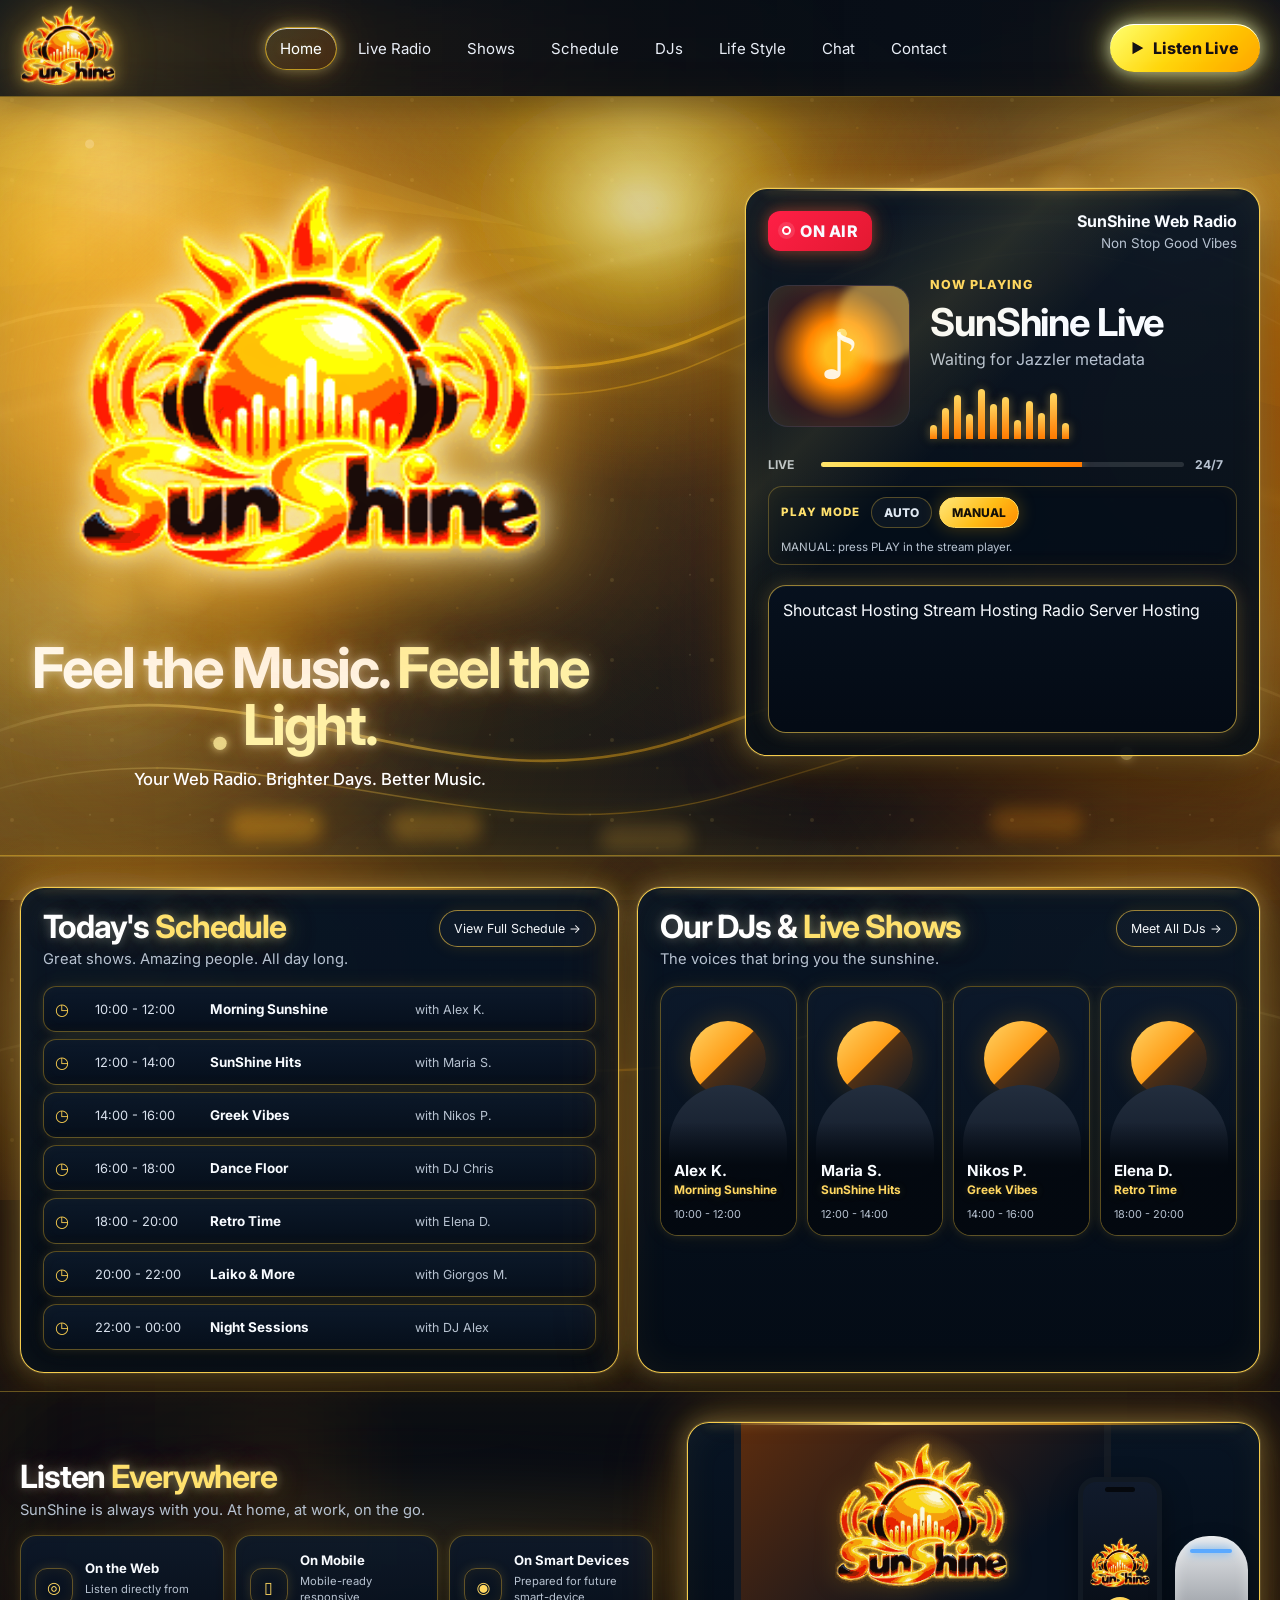
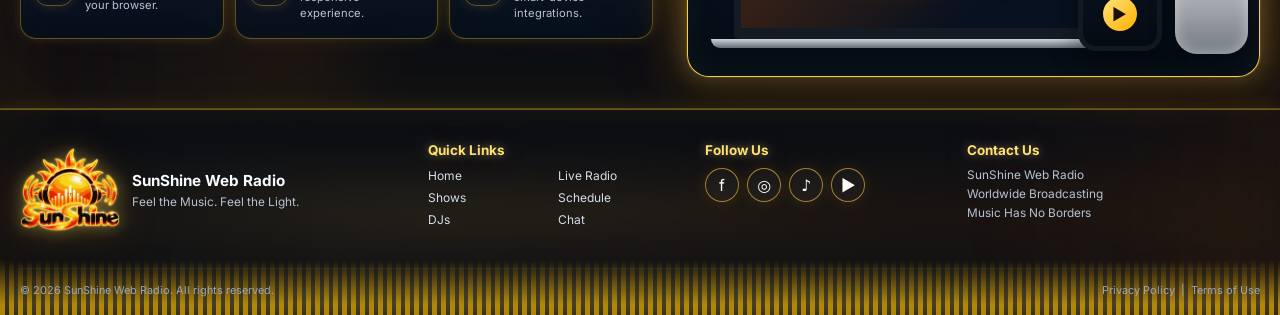
==== index.html @ 6eefd518 "nav: add Life Style to index.html" ====
<!doctype html>
<html lang="en">
<head>
  <meta charset="utf-8">
  <meta name="viewport" content="width=device-width, initial-scale=1">
  <meta name="theme-color" content="#07111f">
  <meta name="description" content="SunShine Web Radio — Feel the Music. Feel the Light.">
  <title>SunShine Web Radio</title>
  <link rel="icon" href="assets/sunshine-logo-transparent.png" type="image/png">
  <link rel="manifest" href="site.webmanifest">
  <link rel="canonical" href="https://manolis-1977.github.io/SUNSHINE_WEB_RADIO/">
  <meta property="og:type" content="website">
  <meta property="og:site_name" content="SunShine Web Radio">
  <meta property="og:title" content="SunShine Web Radio">
  <meta property="og:description" content="SunShine Web Radio — live music, Greek sounds and non-stop good vibes.">
  <meta property="og:url" content="https://manolis-1977.github.io/SUNSHINE_WEB_RADIO/">
  <meta property="og:image" content="https://manolis-1977.github.io/SUNSHINE_WEB_RADIO/assets/sunshine-logo-transparent.png">
  <meta name="twitter:card" content="summary_large_image">
  <link rel="preconnect" href="https://fonts.googleapis.com">
  <link rel="preconnect" href="https://fonts.gstatic.com" crossorigin>
  <link href="https://fonts.googleapis.com/css2?family=Inter:wght@400;500;600;700;800&display=swap" rel="stylesheet">
  <link rel="stylesheet" href="assets/css/styles.css?v=lifestyle1">
</head>
<body class="sunshine-page page-home">
  <div class="page-shell">
    <aside class="home-ad-rail home-ad-left" id="homeAdLeft" aria-label="Advertisement"></aside>
    <aside class="home-ad-rail home-ad-right" id="homeAdRight" aria-label="Advertisement"></aside>
    <header class="site-header" id="top">
      <div class="container header-inner">
        <a class="brand" href="index.html" aria-label="SunShine home">
          <img src="assets/sunshine-logo-transparent.png" alt="SunShine Web Radio logo">
        </a>

        <button class="menu-toggle" id="menuToggle" type="button" aria-label="Open navigation" aria-expanded="false">
          <span></span><span></span><span></span>
        </button>

        <nav class="main-nav" id="mainNav" aria-label="Main navigation">
          <a class="active" href="index.html">Home</a>
          <a href="live-radio.html">Live Radio</a>
          <a href="shows.html">Shows</a>
          <a href="schedule.html">Schedule</a>
          <a href="djs.html">DJs</a>
          <a href="lifestyle.html">Life Style</a>
          <a href="chat.html">Chat</a>
          <a href="contact.html">Contact</a>
        </nav>

        <button class="listen-live top-listen" type="button" data-live-trigger>
          <span class="play-icon">▶</span>
          <span>Listen Live</span>
        </button>
      </div>
    </header>

    <main>
      <section class="hero" id="live">
        <div class="hero-light hero-light-one"></div>
        <div class="hero-light hero-light-two"></div>
        <div class="floating-bokeh"></div>
        <div class="container hero-grid">
          <div class="hero-brand">
            <img class="hero-logo" src="assets/sunshine-logo-transparent.png" alt="SunShine">
            <h1>Feel the Music. <span>Feel the Light.</span></h1>
            <p>Your Web Radio. Brighter Days. Better Music.</p>
          </div>

          <article class="player-card" aria-label="SunShine live radio player">
            <div class="player-head">
              <div class="on-air"><span class="broadcast-dot"></span> ON AIR</div>
              <div class="station-label">
                <strong>SunShine Web Radio</strong>
                <span>Non Stop Good Vibes</span>
              </div>
            </div>

            <div class="now-playing">
              <div class="cover-art" aria-hidden="true">
                <div class="cover-sun"></div>
                <div class="cover-note">♪</div>
              </div>
              <div class="track-meta">
                <span class="eyebrow">NOW PLAYING</span>
                <h2 id="trackTitle">SunShine Live</h2>
                <p id="trackArtist">Waiting for Jazzler metadata</p>
                <div class="equalizer" aria-hidden="true">
                  <i></i><i></i><i></i><i></i><i></i><i></i><i></i><i></i><i></i><i></i><i></i><i></i>
                </div>
              </div>
            </div>

            <div class="player-progress">
              <span>LIVE</span>
              <div class="progress-track"><div class="progress-fill"></div></div>
              <span>24/7</span>
            </div>

            <div class="playback-mode-control" aria-label="Playback mode">
              <span class="playback-mode-label">PLAY MODE</span>
              <div class="playback-mode-buttons">
                <button type="button" data-playback-mode="auto" aria-pressed="false">AUTO</button>
                <button type="button" data-playback-mode="manual" aria-pressed="false">MANUAL</button>
              </div>
              <small data-playback-status>MANUAL: press PLAY in the stream player.</small>
            </div>

            <div class="caster-widget-shell" id="casterLivePlayer" aria-label="SunShine live stream player">
              <div class="cstrEmbed" data-type="newStreamPlayer" data-publicToken="1f6d73a7-7eca-482d-99a1-5d603625f5f8" data-theme="dark" data-color="ffba00" data-channelId="" data-rendered="false">
                <a href="https://www.caster.fm">Shoutcast Hosting</a>
                <a href="https://www.caster.fm">Stream Hosting</a>
                <a href="https://www.caster.fm">Radio Server Hosting</a>
              </div>
            </div>
          </article>
        </div>
      </section>

      <section class="dashboard-section">
        <div class="container split-grid">
          <article class="panel schedule-panel" id="schedule">
            <div class="section-heading">
              <div>
                <h2>Today's <span>Schedule</span></h2>
                <p>Great shows. Amazing people. All day long.</p>
              </div>
              <a class="outline-button" href="schedule.html">View Full Schedule <span>→</span></a>
            </div>
            <div class="schedule-list" id="scheduleList"></div>
          </article>

          <article class="panel djs-panel" id="djs">
            <div class="section-heading">
              <div>
                <h2>Our DJs & <span>Live Shows</span></h2>
                <p>The voices that bring you the sunshine.</p>
              </div>
              <a class="outline-button" href="djs.html">Meet All DJs <span>→</span></a>
            </div>
            <div class="dj-grid" id="djGrid"></div>
          </article>
        </div>
      </section>

      <section class="listen-everywhere" id="shows">
        <div class="container listen-grid">
          <div>
            <div class="section-heading listen-heading">
              <div>
                <h2>Listen <span>Everywhere</span></h2>
                <p>SunShine is always with you. At home, at work, on the go.</p>
              </div>
            </div>

            <div class="device-options">
              <article>
                <div class="device-icon">◎</div>
                <div>
                  <h3>On the Web</h3>
                  <p>Listen directly from your browser.</p>
                </div>
              </article>
              <article>
                <div class="device-icon">▯</div>
                <div>
                  <h3>On Mobile</h3>
                  <p>Mobile-ready responsive experience.</p>
                </div>
              </article>
              <article>
                <div class="device-icon">◉</div>
                <div>
                  <h3>On Smart Devices</h3>
                  <p>Prepared for future smart-device integrations.</p>
                </div>
              </article>
            </div>
          </div>

          <div class="device-visual" aria-hidden="true">
            <div class="laptop">
              <div class="laptop-screen">
                <img src="assets/sunshine-logo-transparent.png" alt="">
                <span>SunShine</span>
              </div>
              <div class="laptop-base"></div>
            </div>
            <div class="phone">
              <div class="phone-notch"></div>
              <img src="assets/sunshine-logo-transparent.png" alt="">
              <div class="phone-player">▶</div>
            </div>
            <div class="speaker"><span></span></div>
          </div>
        </div>
      </section>
    </main>

    <footer class="site-footer" id="contact">
      <div class="footer-eq" aria-hidden="true"></div>
      <div class="container footer-grid">
        <div class="footer-brand">
          <img src="assets/sunshine-logo-transparent.png" alt="SunShine">
          <div>
            <strong>SunShine Web Radio</strong>
            <p>Feel the Music. Feel the Light.</p>
          </div>
        </div>

        <div class="footer-column">
          <h3>Quick Links</h3>
          <div class="footer-links">
            <a href="index.html">Home</a>
            <a href="live-radio.html">Live Radio</a>
            <a href="shows.html">Shows</a>
            <a href="schedule.html">Schedule</a>
            <a href="djs.html">DJs</a>
            <a href="chat.html">Chat</a>
          </div>
        </div>

        <div class="footer-column">
          <h3>Follow Us</h3>
          <div class="social-row">
            <a href="#" aria-label="Facebook">f</a>
            <a href="#" aria-label="Instagram">◎</a>
            <a href="#" aria-label="TikTok">♪</a>
            <a href="#" aria-label="YouTube">▶</a>
          </div>
        </div>

        <div class="footer-column">
          <h3>Contact Us</h3>
          <p>SunShine Web Radio</p>
          <p>Worldwide Broadcasting</p>
          <p>Music Has No Borders</p>
        </div>
      </div>

      <div class="container footer-bottom">
        <span>© <span id="year"></span> SunShine Web Radio. All rights reserved.</span>
        <span><a href="privacy.html">Privacy Policy</a> &nbsp;|&nbsp; <a href="terms.html">Terms of Use</a></span>
      </div>
    </footer>
  </div>

  <div class="toast" id="toast" role="status" aria-live="polite"></div>
  <script src="https://cdn.cloud.caster.fm/widgets/embed.js"></script>
  <script src="assets/js/site.js?v=lifestyle1"></script>
</body>
</html>
---- assets/css/styles.css ----
:root {
  --bg: #050b14;
  --bg-soft: #091424;
  --panel: rgba(8, 18, 32, 0.9);
  --panel-soft: rgba(13, 27, 46, 0.78);
  --text: #f8fbff;
  --muted: #b7c2d0;
  --gold: #ffba00;
  --gold-light: #ffd760;
  --orange: #ff7a00;
  --red: #ff3d50;
  --green: #18e68f;
  --line: rgba(255, 185, 0, 0.3);
  --line-soft: rgba(255, 255, 255, 0.08);
  --shadow: 0 20px 50px rgba(0, 0, 0, 0.35);
  --glow: 0 0 32px rgba(255, 170, 0, 0.2);
  --radius: 24px;
}

* { box-sizing: border-box; }

html {
  scroll-behavior: smooth;
  background: var(--bg);
}

body {
  margin: 0;
  min-width: 320px;
  font-family: "Inter", system-ui, sans-serif;
  color: var(--text);
  background:
    radial-gradient(circle at 20% 8%, rgba(255, 159, 0, 0.12), transparent 28rem),
    radial-gradient(circle at 86% 12%, rgba(255, 116, 0, 0.09), transparent 24rem),
    linear-gradient(180deg, #06101d 0%, #07111f 48%, #050b14 100%);
}

body::before {
  content: "";
  position: fixed;
  inset: 0;
  z-index: -1;
  opacity: 0.18;
  pointer-events: none;
  background-image:
    linear-gradient(rgba(255,255,255,.018) 1px, transparent 1px),
    linear-gradient(90deg, rgba(255,255,255,.018) 1px, transparent 1px);
  background-size: 42px 42px;
}

a { color: inherit; text-decoration: none; }
button, input { font: inherit; }
button { cursor: pointer; }
img { max-width: 100%; display: block; }

.container {
  width: min(1240px, calc(100% - 34px));
  margin: 0 auto;
}

.page-shell { overflow: clip; }

.site-header {
  position: sticky;
  top: 0;
  z-index: 60;
  border-bottom: 1px solid rgba(255, 183, 0, 0.18);
  background: rgba(4, 11, 21, 0.88);
  backdrop-filter: blur(18px);
}

.header-inner {
  min-height: 82px;
  display: grid;
  grid-template-columns: auto 1fr auto;
  align-items: center;
  gap: 22px;
}

.brand {
  display: inline-flex;
  align-items: center;
  width: 96px;
}

.brand img {
  width: 96px;
  filter: drop-shadow(0 0 18px rgba(255, 179, 0, 0.28));
}

.main-nav {
  justify-self: center;
  display: flex;
  align-items: center;
  gap: 6px;
}

.main-nav a {
  padding: 11px 14px;
  border: 1px solid transparent;
  border-radius: 999px;
  color: #e9eef7;
  font-size: 0.94rem;
  transition: 180ms ease;
}

.main-nav a:hover,
.main-nav a.active {
  color: #fff;
  border-color: rgba(255, 186, 0, 0.42);
  background: linear-gradient(135deg, rgba(255, 199, 61, 0.09), rgba(255, 109, 0, 0.12));
  box-shadow: 0 0 20px rgba(255, 164, 0, 0.14);
}

.listen-live {
  border: 0;
  color: #101010;
  font-weight: 800;
  border-radius: 999px;
  padding: 14px 21px;
  display: inline-flex;
  align-items: center;
  gap: 9px;
  background: linear-gradient(135deg, #ffe37a 0%, #ffbd12 52%, #ff8900 100%);
  box-shadow: 0 8px 26px rgba(255, 171, 0, 0.28), inset 0 1px rgba(255,255,255,.7);
}

.play-icon { font-size: 0.85rem; }

.menu-toggle {
  display: none;
  width: 46px;
  height: 46px;
  border: 1px solid rgba(255,255,255,.08);
  border-radius: 14px;
  background: rgba(255,255,255,.05);
  padding: 11px;
}

.menu-toggle span {
  display: block;
  height: 2px;
  background: #fff;
  margin: 5px 0;
  border-radius: 2px;
}

.hero {
  position: relative;
  isolation: isolate;
  min-height: 610px;
  display: grid;
  align-items: center;
  overflow: hidden;
  border-bottom: 1px solid rgba(255, 186, 0, 0.22);
  background:
    linear-gradient(180deg, rgba(4, 11, 21, 0.06), rgba(4, 11, 21, 0.76)),
    radial-gradient(circle at 30% 45%, rgba(255, 193, 64, 0.22), transparent 30rem),
    linear-gradient(135deg, #5c3210 0%, #141a2b 38%, #07101d 76%);
}

.hero::before {
  content: "";
  position: absolute;
  inset: 0;
  z-index: -2;
  opacity: .5;
  background:
    radial-gradient(ellipse at 20% 95%, rgba(255, 153, 0, .85) 0 2%, transparent 2.5%),
    radial-gradient(ellipse at 29% 92%, rgba(255, 173, 0, .72) 0 1.3%, transparent 1.8%),
    radial-gradient(ellipse at 40% 98%, rgba(255, 194, 67, .72) 0 1.5%, transparent 2%),
    radial-gradient(ellipse at 62% 94%, rgba(255, 134, 0, .64) 0 1.8%, transparent 2.3%),
    radial-gradient(ellipse at 78% 98%, rgba(255, 201, 82, .55) 0 1.4%, transparent 2%);
}

.hero::after {
  content: "";
  position: absolute;
  inset: auto 0 0;
  height: 220px;
  z-index: -1;
  background:
    radial-gradient(ellipse at 8% 100%, #02060c 0 12%, transparent 12.5%),
    radial-gradient(ellipse at 18% 100%, #02060c 0 14%, transparent 14.5%),
    radial-gradient(ellipse at 32% 100%, #02060c 0 13%, transparent 13.5%),
    radial-gradient(ellipse at 47% 100%, #02060c 0 15%, transparent 15.5%),
    radial-gradient(ellipse at 63% 100%, #02060c 0 12%, transparent 12.5%),
    radial-gradient(ellipse at 77% 100%, #02060c 0 14%, transparent 14.5%),
    radial-gradient(ellipse at 91% 100%, #02060c 0 13%, transparent 13.5%);
  opacity: .72;
}

.hero-light {
  position: absolute;
  width: 470px;
  height: 470px;
  border-radius: 50%;
  filter: blur(80px);
  pointer-events: none;
  z-index: -1;
}

.hero-light-one {
  left: -170px;
  top: 40px;
  background: rgba(255, 193, 61, 0.21);
}

.hero-light-two {
  right: -180px;
  top: 110px;
  background: rgba(255, 114, 0, 0.17);
}

.hero-grid {
  display: grid;
  grid-template-columns: 1.02fr .98fr;
  align-items: center;
  gap: 42px;
  padding-block: 58px 66px;
}

.hero-brand {
  text-align: center;
  max-width: 580px;
}

.hero-logo {
  width: min(430px, 82%);
  margin: 0 auto 14px;
  filter: drop-shadow(0 0 32px rgba(255, 176, 0, 0.32));
}

.hero-brand h1 {
  margin: 0;
  font-size: clamp(2rem, 3.8vw, 3.7rem);
  line-height: 1.03;
  letter-spacing: -0.04em;
  text-shadow: 0 4px 22px rgba(0,0,0,.38);
}

.hero-brand h1 span {
  color: #fff3b0;
}

.hero-brand p {
  margin: 15px auto 0;
  color: #fff7e7;
  font-size: 1.05rem;
}

.player-card,
.panel {
  border: 1px solid var(--line);
  background:
    linear-gradient(180deg, rgba(12, 27, 47, .96), rgba(5, 13, 24, .96)),
    var(--panel);
  box-shadow: var(--shadow), var(--glow), inset 0 1px rgba(255,255,255,.025);
  border-radius: var(--radius);
}

.player-card {
  padding: 24px;
  position: relative;
  overflow: hidden;
}

.player-card::before {
  content: "";
  position: absolute;
  inset: -2px;
  border-radius: inherit;
  pointer-events: none;
  background: linear-gradient(135deg, transparent 16%, rgba(255,218,92,.34), transparent 42%);
  opacity: .32;
}

.player-head {
  position: relative;
  display: flex;
  align-items: flex-start;
  justify-content: space-between;
  gap: 18px;
  margin-bottom: 22px;
}

.on-air {
  display: inline-flex;
  align-items: center;
  gap: 9px;
  padding: 10px 14px;
  border-radius: 12px;
  background: linear-gradient(135deg, #ff1f46, #e31931);
  box-shadow: 0 0 20px rgba(255, 36, 68, .25);
  font-weight: 800;
  letter-spacing: .03em;
}

.broadcast-dot {
  width: 9px;
  height: 9px;
  border: 2px solid #fff;
  border-radius: 50%;
  box-shadow: 0 0 0 4px rgba(255,255,255,.12);
}

.station-label { text-align: right; }
.station-label strong { display: block; }
.station-label span {
  display: block;
  color: var(--muted);
  font-size: .84rem;
  margin-top: 4px;
}

.now-playing {
  display: grid;
  grid-template-columns: 142px 1fr;
  align-items: center;
  gap: 20px;
}

.cover-art {
  aspect-ratio: 1;
  border-radius: 20px;
  position: relative;
  overflow: hidden;
  background:
    radial-gradient(circle at 52% 34%, #ffed93 0 4%, transparent 4.5%),
    radial-gradient(circle at 50% 48%, #ffbe20 0 14%, #ff8500 33%, #2c1620 65%, #0c1421 100%);
  border: 1px solid rgba(255,255,255,.13);
  box-shadow: inset 0 0 35px rgba(255,214,84,.18);
}

.cover-sun {
  position: absolute;
  width: 90px;
  height: 90px;
  border-radius: 50%;
  right: -18px;
  top: -13px;
  background: rgba(255, 214, 97, .5);
  filter: blur(4px);
}

.cover-note {
  position: absolute;
  inset: 0;
  display: grid;
  place-items: center;
  font-size: 4rem;
  color: rgba(255,255,255,.88);
  text-shadow: 0 0 20px rgba(255,179,0,.55);
}

.track-meta .eyebrow {
  font-size: .78rem;
  color: var(--gold-light);
  font-weight: 800;
  letter-spacing: .08em;
}

.track-meta h2 {
  margin: 6px 0 4px;
  font-size: clamp(1.75rem, 3vw, 2.6rem);
  letter-spacing: -.03em;
}

.track-meta p {
  margin: 0;
  color: var(--muted);
}

.equalizer {
  height: 54px;
  display: flex;
  align-items: end;
  gap: 5px;
  margin-top: 16px;
}

.equalizer i {
  width: 7px;
  min-height: 10px;
  border-radius: 99px 99px 2px 2px;
  background: linear-gradient(180deg, var(--gold-light), var(--orange));
  box-shadow: 0 0 10px rgba(255,180,0,.15);
  animation: eq 1.15s ease-in-out infinite alternate;
}

.equalizer i:nth-child(1) { height: 25%; animation-delay: -.6s; }
.equalizer i:nth-child(2) { height: 58%; animation-delay: -.2s; }
.equalizer i:nth-child(3) { height: 82%; animation-delay: -.8s; }
.equalizer i:nth-child(4) { height: 46%; animation-delay: -.35s; }
.equalizer i:nth-child(5) { height: 93%; animation-delay: -.75s; }
.equalizer i:nth-child(6) { height: 64%; animation-delay: -.1s; }
.equalizer i:nth-child(7) { height: 78%; animation-delay: -.5s; }
.equalizer i:nth-child(8) { height: 36%; animation-delay: -.7s; }
.equalizer i:nth-child(9) { height: 70%; animation-delay: -.25s; }
.equalizer i:nth-child(10) { height: 48%; animation-delay: -.9s; }
.equalizer i:nth-child(11) { height: 86%; animation-delay: -.42s; }
.equalizer i:nth-child(12) { height: 30%; animation-delay: -.68s; }

@keyframes eq {
  from { transform: scaleY(.48); opacity: .7; }
  to { transform: scaleY(1); opacity: 1; }
}

.player-progress {
  margin-top: 18px;
  display: grid;
  grid-template-columns: 42px 1fr 42px;
  align-items: center;
  gap: 11px;
  color: var(--muted);
  font-size: .76rem;
  font-weight: 700;
}

.progress-track {
  height: 5px;
  overflow: hidden;
  border-radius: 999px;
  background: rgba(255,255,255,.12);
}

.progress-fill {
  width: 72%;
  height: 100%;
  background: linear-gradient(90deg, #ffe66e, var(--gold), var(--orange));
  box-shadow: 0 0 10px rgba(255,179,0,.25);
}

.player-controls {
  display: flex;
  justify-content: center;
  align-items: center;
  gap: 14px;
  margin-top: 22px;
}

.round-control,
.main-play {
  border-radius: 50%;
  border: 1px solid rgba(255,255,255,.11);
  color: #fff;
  background: rgba(255,255,255,.05);
}

.round-control {
  width: 44px;
  height: 44px;
  font-size: 1.55rem;
}

.main-play {
  width: 66px;
  height: 66px;
  border-color: rgba(255,198,36,.72);
  color: #15120a;
  font-size: 1.25rem;
  background: linear-gradient(135deg, #ffe572, #ffb900 55%, #ff8b00);
  box-shadow: 0 0 28px rgba(255, 177, 0, .34);
}

.volume-shell {
  display: flex;
  align-items: center;
  gap: 8px;
  margin-left: 6px;
}

.volume-line {
  width: 86px;
  height: 5px;
  border-radius: 99px;
  background: rgba(255,255,255,.12);
}

.volume-line span {
  display: block;
  width: 68%;
  height: 100%;
  border-radius: inherit;
  background: linear-gradient(90deg, var(--gold), var(--orange));
}

.dashboard-section {
  padding: 34px 0 20px;
}

.split-grid {
  display: grid;
  grid-template-columns: .98fr 1.02fr;
  gap: 22px;
}

.panel { padding: 22px; }

.section-heading {
  display: flex;
  align-items: flex-start;
  justify-content: space-between;
  gap: 16px;
  margin-bottom: 18px;
}

.section-heading h2 {
  margin: 0;
  font-size: clamp(1.55rem, 2.5vw, 2.35rem);
  line-height: 1.05;
  letter-spacing: -.035em;
}

.section-heading h2 span {
  color: var(--gold-light);
}

.section-heading p {
  margin: 7px 0 0;
  color: var(--muted);
  font-size: .92rem;
}

.outline-button {
  flex: 0 0 auto;
  border: 1px solid rgba(255,185,0,.36);
  border-radius: 999px;
  padding: 10px 14px;
  font-size: .78rem;
  color: #f6f8fb;
  background: rgba(255,255,255,.025);
  transition: 180ms ease;
}

.outline-button:hover {
  border-color: rgba(255,198,47,.7);
  background: rgba(255,184,0,.08);
}

.schedule-list {
  display: grid;
  gap: 7px;
}

.schedule-row {
  min-height: 46px;
  display: grid;
  grid-template-columns: 30px 105px 1.15fr 1fr;
  align-items: center;
  gap: 10px;
  padding: 9px 11px;
  border-radius: 13px;
  border: 1px solid rgba(255,255,255,.04);
  background: rgba(255,255,255,.018);
}

.schedule-row.live {
  grid-template-columns: 78px 105px 1.15fr 1fr;
  border-color: rgba(255,185,0,.36);
  background: linear-gradient(90deg, rgba(255,73,45,.12), rgba(255,181,0,.07));
  box-shadow: 0 0 24px rgba(255,160,0,.08);
}

.status-tag {
  border-radius: 999px;
  padding: 7px 8px;
  text-align: center;
  font-size: .69rem;
  font-weight: 800;
  color: #fff;
  background: linear-gradient(135deg, #ff2c45, #f13f1e);
}

.row-icon { color: #f9cd50; }
.row-time { color: #d8e0ec; font-size: .8rem; white-space: nowrap; }
.row-show { font-size: .84rem; font-weight: 700; }
.row-host { color: var(--muted); font-size: .78rem; }

.dj-grid {
  display: grid;
  grid-template-columns: repeat(4, minmax(0, 1fr));
  gap: 10px;
}

.dj-card {
  min-height: 250px;
  position: relative;
  overflow: hidden;
  border-radius: 18px;
  border: 1px solid rgba(255,185,0,.22);
  background:
    radial-gradient(circle at 50% 20%, rgba(255,205,84,.28), transparent 22%),
    linear-gradient(180deg, #1d2635, #09111f);
}

.dj-card::before {
  content: "";
  position: absolute;
  width: 76px;
  height: 76px;
  border-radius: 50%;
  left: 50%;
  top: 34px;
  transform: translateX(-50%);
  background: linear-gradient(135deg, #ffd466, #ff9e18 48%, #503015 49%, #151b25 100%);
  box-shadow: 0 0 28px rgba(255,172,0,.2);
}

.dj-card::after {
  content: "";
  position: absolute;
  width: 118px;
  height: 92px;
  border-radius: 60px 60px 16px 16px;
  left: 50%;
  top: 98px;
  transform: translateX(-50%);
  background: linear-gradient(180deg, #232e3e, #0e1725);
}

.dj-info {
  position: absolute;
  inset: auto 0 0;
  z-index: 2;
  padding: 13px;
  background: linear-gradient(180deg, transparent, rgba(3,8,15,.95) 38%);
}

.dj-info h3 {
  margin: 26px 0 3px;
  font-size: .95rem;
}

.dj-info p {
  margin: 0 0 5px;
  color: var(--gold-light);
  font-size: .74rem;
  font-weight: 700;
}

.dj-info small {
  color: var(--muted);
  font-size: .68rem;
}

.live-pill {
  position: absolute;
  left: 11px;
  top: -93px;
  padding: 6px 8px;
  border-radius: 8px;
  background: var(--red);
  font-size: .64rem;
  font-weight: 800;
}

.chat-panel {
  margin-block: 4px 22px;
  padding: 22px;
  background:
    linear-gradient(180deg, rgba(8, 20, 34, .95), rgba(5, 13, 23, .97)),
    radial-gradient(circle at 50% 120%, rgba(255,130,0,.3), transparent 34%);
}

.chat-heading {
  display: flex;
  justify-content: space-between;
  align-items: center;
  gap: 18px;
}

.chat-title-row {
  display: flex;
  align-items: center;
  gap: 12px;
}

.chat-title-row h2 {
  margin: 0;
  font-size: clamp(1.5rem, 2.4vw, 2.25rem);
  letter-spacing: -.035em;
}

.chat-title-row h2 span { color: var(--gold-light); }

.chat-heading p {
  color: var(--muted);
  margin: 7px 0 0 48px;
  font-size: .9rem;
}

.chat-icon {
  width: 36px;
  height: 30px;
  border-radius: 50%;
  display: grid;
  place-items: center;
  color: #171109;
  font-weight: 800;
  background: linear-gradient(135deg, #ffe477, #ffad00);
  box-shadow: 0 0 18px rgba(255,177,0,.25);
}

.chat-status {
  display: flex;
  align-items: center;
  gap: 10px;
  color: #eaf0f8;
  font-size: .78rem;
}

.chat-status > span {
  padding: 9px 12px;
  border-radius: 999px;
  border: 1px solid rgba(255,185,0,.23);
  background: rgba(255,255,255,.035);
}

.online-dot {
  display: inline-block;
  width: 9px;
  height: 9px;
  margin-right: 7px;
  border-radius: 50%;
  background: var(--green);
  box-shadow: 0 0 12px rgba(24,230,143,.72);
}

.chat-feed {
  margin-top: 18px;
  display: grid;
  grid-template-columns: 1fr 1fr;
  gap: 9px 18px;
  min-height: 174px;
}

.chat-message {
  display: grid;
  grid-template-columns: 34px 1fr;
  gap: 9px;
  align-items: center;
}

.avatar {
  width: 34px;
  height: 34px;
  display: grid;
  place-items: center;
  border-radius: 50%;
  color: #171009;
  font-size: .7rem;
  font-weight: 800;
  background: linear-gradient(135deg, #ffe58a, #ff8d00);
  border: 2px solid rgba(255,216,102,.7);
}

.message-copy { min-width: 0; }

.message-meta {
  display: flex;
  align-items: center;
  gap: 8px;
  margin-bottom: 4px;
  font-size: .7rem;
}

.message-meta strong { color: #fff; }
.message-meta span { color: var(--muted); }

.message-bubble {
  margin: 0;
  max-width: 100%;
  width: fit-content;
  padding: 8px 11px;
  border-radius: 12px;
  color: #f7f9fc;
  font-size: .78rem;
  line-height: 1.35;
  border: 1px solid rgba(255,185,0,.24);
  background: linear-gradient(90deg, rgba(255,180,0,.08), rgba(255,255,255,.025));
}

.chat-compose {
  margin-top: 16px;
  display: grid;
  grid-template-columns: 44px 1fr 110px;
  gap: 9px;
}

.chat-compose input {
  width: 100%;
  min-width: 0;
  border: 1px solid rgba(255,185,0,.23);
  border-radius: 14px;
  color: #fff;
  background: rgba(4, 12, 22, .78);
  padding: 13px 15px;
  outline: none;
}

.chat-compose input:focus {
  border-color: rgba(255,203,79,.62);
  box-shadow: 0 0 0 3px rgba(255,183,0,.08);
}

.emoji-button,
.send-button {
  border: 0;
  border-radius: 14px;
}

.emoji-button {
  color: var(--gold-light);
  background: rgba(255,255,255,.04);
  border: 1px solid rgba(255,185,0,.2);
}

.send-button {
  color: #171109;
  font-weight: 800;
  background: linear-gradient(135deg, #ffe375, #ffb600, #ff8500);
  box-shadow: 0 0 18px rgba(255,171,0,.18);
}

.listen-everywhere {
  padding: 10px 0 32px;
}

.listen-grid {
  display: grid;
  grid-template-columns: 1.05fr .95fr;
  align-items: center;
  gap: 34px;
  min-height: 270px;
}

.listen-heading { margin-bottom: 16px; }

.device-options {
  display: grid;
  grid-template-columns: repeat(3, 1fr);
  gap: 11px;
}

.device-options article {
  min-height: 104px;
  display: grid;
  grid-template-columns: 40px 1fr;
  gap: 10px;
  align-items: center;
  padding: 14px;
  border-radius: 16px;
  border: 1px solid rgba(255,185,0,.17);
  background: rgba(255,255,255,.026);
}

.device-icon {
  width: 38px;
  height: 38px;
  display: grid;
  place-items: center;
  border-radius: 12px;
  color: var(--gold-light);
  border: 1px solid rgba(255,196,52,.36);
  box-shadow: inset 0 0 12px rgba(255,181,0,.06);
}

.device-options h3 {
  margin: 0 0 5px;
  font-size: .82rem;
}

.device-options p {
  margin: 0;
  color: var(--muted);
  font-size: .7rem;
  line-height: 1.45;
}

.device-visual {
  height: 255px;
  position: relative;
  overflow: hidden;
  border-radius: 22px;
  background:
    radial-gradient(circle at 54% 72%, rgba(255,170,0,.23), transparent 32%),
    linear-gradient(145deg, #0b1422, #2f1c10 72%, #0a101a);
  border: 1px solid rgba(255,185,0,.12);
}

.laptop {
  position: absolute;
  width: 66%;
  left: 8%;
  bottom: 28px;
}

.laptop-screen {
  aspect-ratio: 16/10;
  border: 7px solid #151b24;
  border-bottom-width: 11px;
  border-radius: 10px 10px 5px 5px;
  overflow: hidden;
  display: grid;
  place-items: center;
  background:
    radial-gradient(circle at 50% 40%, rgba(255,191,52,.55), transparent 30%),
    linear-gradient(135deg, #5e2d0e, #07111f 74%);
}

.laptop-screen img {
  width: 48%;
  filter: drop-shadow(0 0 12px rgba(255,181,0,.25));
}

.laptop-screen span {
  display: none;
}

.laptop-base {
  width: 112%;
  height: 9px;
  margin-left: -6%;
  border-radius: 0 0 70px 70px;
  background: linear-gradient(180deg, #d0d4d9, #646b76);
}

.phone {
  position: absolute;
  width: 84px;
  height: 174px;
  right: 17%;
  bottom: 25px;
  border-radius: 18px;
  border: 5px solid #111923;
  background: linear-gradient(180deg, #111b2c, #060b12);
  box-shadow: 0 10px 28px rgba(0,0,0,.4);
  display: grid;
  place-items: center;
}

.phone-notch {
  position: absolute;
  top: 5px;
  width: 30px;
  height: 5px;
  border-radius: 99px;
  background: #05080d;
}

.phone img { width: 60px; }

.phone-player {
  position: absolute;
  bottom: 15px;
  width: 34px;
  height: 34px;
  display: grid;
  place-items: center;
  border-radius: 50%;
  color: #191109;
  background: linear-gradient(135deg, #ffe47d, #ffaf00);
}

.speaker {
  position: absolute;
  width: 73px;
  height: 118px;
  right: 2%;
  bottom: 22px;
  border-radius: 34px 34px 22px 22px;
  background: linear-gradient(180deg, #e6e8eb, #747a82);
  box-shadow: inset 0 0 14px rgba(255,255,255,.45), 0 12px 26px rgba(0,0,0,.28);
}

.speaker span {
  position: absolute;
  width: 42px;
  height: 4px;
  border-radius: 99px;
  left: 50%;
  top: 13px;
  transform: translateX(-50%);
  background: #5aa9ff;
  box-shadow: 0 0 10px #4aa7ff;
}

.site-footer {
  position: relative;
  border-top: 1px solid rgba(255,185,0,.18);
  background: #050b14;
  padding: 32px 0 18px;
}

.footer-eq {
  position: absolute;
  inset: auto 0 0;
  height: 58px;
  opacity: .24;
  background:
    repeating-linear-gradient(
      90deg,
      rgba(255,171,0,.8) 0 5px,
      transparent 5px 9px
    );
  mask-image: linear-gradient(to top, #000 0 18%, transparent 95%);
}

.footer-grid {
  position: relative;
  z-index: 1;
  display: grid;
  grid-template-columns: 1.3fr .85fr .8fr 1fr;
  gap: 28px;
}

.footer-brand {
  display: grid;
  grid-template-columns: 100px 1fr;
  gap: 12px;
  align-items: center;
}

.footer-brand img {
  width: 100px;
  filter: drop-shadow(0 0 14px rgba(255,180,0,.2));
}

.footer-brand strong { font-size: .95rem; }
.footer-brand p,
.footer-column p {
  color: var(--muted);
  margin: 5px 0;
  font-size: .74rem;
}

.footer-column h3 {
  margin: 0 0 10px;
  color: var(--gold-light);
  font-size: .84rem;
}

.footer-links {
  display: grid;
  grid-template-columns: 1fr 1fr;
  gap: 7px 10px;
}

.footer-links a {
  color: #d7deea;
  font-size: .75rem;
}

.social-row {
  display: flex;
  gap: 8px;
  flex-wrap: wrap;
}

.social-row a {
  width: 34px;
  height: 34px;
  display: grid;
  place-items: center;
  border-radius: 50%;
  border: 1px solid rgba(255,197,57,.42);
  color: #fff;
  background: rgba(255,255,255,.03);
}

.footer-bottom {
  position: relative;
  z-index: 1;
  display: flex;
  justify-content: space-between;
  gap: 18px;
  margin-top: 26px;
  padding-top: 14px;
  border-top: 1px solid rgba(255,255,255,.06);
  color: #98a5b7;
  font-size: .68rem;
}

.toast {
  position: fixed;
  right: 20px;
  bottom: 20px;
  z-index: 100;
  max-width: 360px;
  padding: 14px 16px;
  border-radius: 14px;
  color: #fff;
  background: rgba(6, 14, 25, .96);
  border: 1px solid rgba(255,185,0,.3);
  box-shadow: 0 15px 35px rgba(0,0,0,.35), 0 0 20px rgba(255,174,0,.12);
  transform: translateY(20px);
  opacity: 0;
  pointer-events: none;
  transition: 200ms ease;
}

.toast.show {
  transform: translateY(0);
  opacity: 1;
}

@media (max-width: 1080px) {
  .header-inner {
    grid-template-columns: auto auto auto;
    justify-content: space-between;
  }

  .menu-toggle {
    display: block;
    order: 3;
  }

  .main-nav {
    position: absolute;
    top: calc(100% + 1px);
    left: 17px;
    right: 17px;
    display: none;
    padding: 12px;
    border: 1px solid rgba(255,185,0,.18);
    border-radius: 18px;
    background: rgba(5, 13, 24, .98);
    box-shadow: var(--shadow);
    flex-direction: column;
    align-items: stretch;
  }

  .main-nav.open { display: flex; }
  .main-nav a { border-radius: 12px; }

  .top-listen { justify-self: end; }

  .hero-grid,
  .split-grid,
  .listen-grid {
    grid-template-columns: 1fr;
  }

  .hero-brand { margin: 0 auto; }
  .player-card { max-width: 720px; margin: 0 auto; width: 100%; }
  .dj-grid { grid-template-columns: repeat(4, minmax(120px, 1fr)); }
  .device-visual { max-width: 700px; width: 100%; margin: 0 auto; }
}

@media (max-width: 760px) {
  .header-inner { min-height: 72px; gap: 10px; }
  .brand, .brand img { width: 75px; }
  .top-listen { padding: 11px 14px; font-size: .8rem; }

  .hero { min-height: auto; }
  .hero-grid { padding-block: 34px 40px; gap: 22px; }
  .hero-logo { width: min(315px, 84%); }

  .now-playing { grid-template-columns: 98px 1fr; }
  .equalizer { height: 42px; }
  .player-card { padding: 17px; }

  .section-heading,
  .chat-heading {
    flex-direction: column;
    align-items: flex-start;
  }

  .chat-heading p { margin-left: 0; }
  .chat-status { flex-wrap: wrap; }
  .schedule-row,
  .schedule-row.live {
    grid-template-columns: 1fr 1fr;
    gap: 6px 12px;
  }

  .schedule-row > :first-child { grid-column: 1; }
  .row-show, .row-host { grid-column: span 1; }

  .dj-grid { grid-template-columns: repeat(2, 1fr); }
  .chat-feed { grid-template-columns: 1fr; }
  .chat-compose { grid-template-columns: 42px 1fr; }
  .send-button { grid-column: 1 / -1; padding: 12px; }

  .device-options { grid-template-columns: 1fr; }
  .footer-grid { grid-template-columns: 1fr 1fr; }
  .footer-bottom { flex-direction: column; }
}

@media (max-width: 520px) {
  .container { width: min(100% - 20px, 1240px); }
  .top-listen span:last-child { display: none; }
  .top-listen { width: 44px; height: 44px; padding: 0; justify-content: center; }

  .player-head { flex-direction: column; }
  .station-label { text-align: left; }
  .now-playing { grid-template-columns: 1fr; }
  .cover-art { width: 150px; }
  .volume-shell { display: none; }

  .panel { padding: 16px; }
  .dj-grid { grid-template-columns: 1fr 1fr; }
  .dj-card { min-height: 220px; }

  .footer-grid { grid-template-columns: 1fr; }
  .footer-brand { grid-template-columns: 86px 1fr; }
  .footer-brand img { width: 86px; }
}

/* ===== PHASE 1B: SUNSHINE LUMINOUS GOLD POLISH ===== */

:root {
  --gold-soft: rgba(255, 208, 84, 0.35);
  --orange-soft: rgba(255, 122, 0, 0.28);
  --glow-strong:
    0 0 18px rgba(255, 202, 76, 0.34),
    0 0 38px rgba(255, 156, 0, 0.20),
    0 0 64px rgba(255, 111, 0, 0.10);
  --text-glow:
    0 0 10px rgba(255, 215, 110, 0.24),
    0 0 24px rgba(255, 150, 0, 0.14);
}

body {
  background:
    radial-gradient(circle at 18% 7%, rgba(255, 188, 45, 0.19), transparent 29rem),
    radial-gradient(circle at 84% 10%, rgba(255, 112, 0, 0.15), transparent 25rem),
    radial-gradient(circle at 50% 31%, rgba(255, 199, 80, 0.065), transparent 34rem),
    linear-gradient(180deg, #06101d 0%, #07111f 48%, #050b14 100%);
}

.site-header {
  border-bottom-color: rgba(255, 190, 0, 0.30);
  box-shadow:
    0 7px 22px rgba(0, 0, 0, 0.28),
    0 1px 16px rgba(255, 168, 0, 0.10);
}

.brand img {
  filter:
    drop-shadow(0 0 8px rgba(255, 224, 117, 0.45))
    drop-shadow(0 0 20px rgba(255, 171, 0, 0.25));
}

.main-nav a:hover,
.main-nav a.active {
  border-color: rgba(255, 195, 36, 0.66);
  background:
    linear-gradient(135deg, rgba(255, 216, 102, 0.15), rgba(255, 112, 0, 0.18));
  box-shadow:
    0 0 0 1px rgba(255, 186, 0, 0.12),
    0 0 16px rgba(255, 200, 72, 0.22),
    0 0 34px rgba(255, 123, 0, 0.12);
  text-shadow: 0 0 10px rgba(255, 218, 112, 0.18);
}

.listen-live,
.send-button {
  box-shadow:
    0 8px 28px rgba(255, 171, 0, 0.30),
    0 0 18px rgba(255, 213, 90, 0.30),
    0 0 42px rgba(255, 133, 0, 0.16),
    inset 0 1px rgba(255,255,255,.76);
}

.hero {
  border-bottom-color: rgba(255, 197, 37, 0.34);
  box-shadow:
    inset 0 -1px 0 rgba(255, 210, 76, 0.15),
    0 14px 44px rgba(255, 122, 0, 0.08);
}

.hero-light-one {
  background: rgba(255, 195, 61, 0.35);
  filter: blur(90px);
}

.hero-light-two {
  background: rgba(255, 114, 0, 0.29);
  filter: blur(95px);
}

.hero-logo {
  filter:
    drop-shadow(0 0 10px rgba(255, 230, 129, 0.52))
    drop-shadow(0 0 28px rgba(255, 177, 0, 0.34))
    drop-shadow(0 0 52px rgba(255, 111, 0, 0.19));
}

.hero-brand h1 {
  text-shadow:
    0 4px 22px rgba(0,0,0,.42),
    0 0 12px rgba(255, 224, 126, 0.24),
    0 0 28px rgba(255, 153, 0, 0.15);
}

.hero-brand h1 span,
.section-heading h2 span,
.chat-title-row h2 span,
.footer-column h3 {
  text-shadow: var(--text-glow);
}

.hero-brand p {
  text-shadow:
    0 0 10px rgba(255, 230, 160, 0.15),
    0 0 24px rgba(255, 151, 0, 0.09);
}

.player-card,
.panel {
  border-color: rgba(255, 195, 39, 0.50);
  box-shadow:
    0 20px 48px rgba(0, 0, 0, 0.38),
    0 0 0 1px rgba(255, 201, 55, 0.08),
    0 0 20px rgba(255, 192, 38, 0.18),
    0 0 48px rgba(255, 126, 0, 0.13),
    inset 0 1px rgba(255,255,255,.045),
    inset 0 0 28px rgba(255, 169, 0, 0.028);
}

.player-card {
  box-shadow:
    0 22px 52px rgba(0, 0, 0, 0.40),
    0 0 0 1px rgba(255, 213, 80, 0.12),
    0 0 26px rgba(255, 200, 68, 0.24),
    0 0 58px rgba(255, 120, 0, 0.16),
    inset 0 1px rgba(255,255,255,.06),
    inset 0 0 34px rgba(255, 169, 0, 0.035);
}

.on-air,
.status-tag,
.live-pill {
  box-shadow:
    0 0 12px rgba(255, 67, 67, 0.32),
    0 0 25px rgba(255, 120, 0, 0.20);
}

.main-play {
  box-shadow:
    0 0 18px rgba(255, 222, 110, 0.42),
    0 0 38px rgba(255, 172, 0, 0.28),
    0 0 62px rgba(255, 117, 0, 0.16);
}

.progress-fill,
.volume-line span {
  box-shadow:
    0 0 9px rgba(255, 226, 119, 0.35),
    0 0 20px rgba(255, 156, 0, 0.16);
}

.equalizer i {
  box-shadow:
    0 0 8px rgba(255, 225, 108, 0.32),
    0 0 16px rgba(255, 145, 0, 0.13);
}

.section-heading h2,
.chat-title-row h2 {
  text-shadow:
    0 0 10px rgba(255, 220, 110, 0.16),
    0 0 22px rgba(255, 130, 0, 0.08);
}

.outline-button {
  border-color: rgba(255, 201, 61, 0.46);
  box-shadow:
    0 0 12px rgba(255, 191, 28, 0.10),
    inset 0 0 12px rgba(255, 174, 0, 0.025);
}

.outline-button:hover {
  border-color: rgba(255, 214, 89, 0.82);
  box-shadow:
    0 0 16px rgba(255, 204, 69, 0.20),
    0 0 30px rgba(255, 132, 0, 0.10);
}

.schedule-row.live {
  border-color: rgba(255, 202, 50, 0.55);
  box-shadow:
    0 0 14px rgba(255, 202, 54, 0.17),
    0 0 30px rgba(255, 123, 0, 0.10),
    inset 0 0 14px rgba(255, 188, 40, 0.045);
}

.dj-card {
  border-color: rgba(255, 198, 41, 0.38);
  box-shadow:
    0 0 13px rgba(255, 197, 47, 0.12),
    0 0 28px rgba(255, 126, 0, 0.08);
}

.chat-panel {
  border-color: rgba(255, 202, 49, 0.60);
  box-shadow:
    0 20px 46px rgba(0, 0, 0, 0.38),
    0 0 0 1px rgba(255, 215, 92, 0.10),
    0 0 24px rgba(255, 205, 64, 0.22),
    0 0 52px rgba(255, 124, 0, 0.15),
    inset 0 0 30px rgba(255, 174, 0, 0.03);
}

.chat-icon {
  box-shadow:
    0 0 14px rgba(255, 225, 112, 0.32),
    0 0 28px rgba(255, 147, 0, 0.16);
}

.chat-status > span,
.message-bubble,
.chat-compose input {
  border-color: rgba(255, 200, 52, 0.34);
  box-shadow:
    0 0 10px rgba(255, 190, 28, 0.07),
    inset 0 0 10px rgba(255, 173, 0, 0.022);
}

.chat-compose input:focus {
  border-color: rgba(255, 221, 102, 0.76);
  box-shadow:
    0 0 0 3px rgba(255, 183, 0, 0.09),
    0 0 18px rgba(255, 199, 50, 0.15);
}

.device-options article,
.device-visual {
  border-color: rgba(255, 194, 33, 0.26);
  box-shadow:
    0 0 14px rgba(255, 193, 35, 0.07),
    0 0 32px rgba(255, 117, 0, 0.045);
}

.device-icon {
  box-shadow:
    0 0 12px rgba(255, 210, 76, 0.15),
    inset 0 0 14px rgba(255, 181, 0, 0.07);
}

.site-footer {
  border-top-color: rgba(255, 201, 51, 0.30);
  box-shadow: 0 -10px 34px rgba(255, 129, 0, 0.07);
}

.footer-brand img {
  filter:
    drop-shadow(0 0 8px rgba(255, 224, 112, 0.36))
    drop-shadow(0 0 19px rgba(255, 167, 0, 0.19));
}

.social-row a {
  border-color: rgba(255, 211, 81, 0.54);
  box-shadow:
    0 0 10px rgba(255, 203, 58, 0.14),
    0 0 21px rgba(255, 125, 0, 0.08);
}

.footer-eq {
  opacity: .34;
  filter:
    drop-shadow(0 0 8px rgba(255, 209, 61, 0.26))
    drop-shadow(0 0 16px rgba(255, 132, 0, 0.11));
}

@keyframes sunshineGlowPulse {
  0%, 100% {
    box-shadow:
      0 20px 48px rgba(0, 0, 0, 0.38),
      0 0 0 1px rgba(255, 201, 55, 0.08),
      0 0 19px rgba(255, 193, 40, 0.17),
      0 0 43px rgba(255, 123, 0, 0.12),
      inset 0 0 26px rgba(255, 169, 0, 0.026);
  }
  50% {
    box-shadow:
      0 21px 50px rgba(0, 0, 0, 0.40),
      0 0 0 1px rgba(255, 216, 86, 0.13),
      0 0 25px rgba(255, 211, 70, 0.23),
      0 0 54px rgba(255, 130, 0, 0.16),
      inset 0 0 31px rgba(255, 174, 0, 0.035);
  }
}

.player-card,
.chat-panel {
  animation: sunshineGlowPulse 3.8s ease-in-out infinite;
}

@media (prefers-reduced-motion: reduce) {
  .player-card,
  .chat-panel {
    animation: none;
  }
}

/* ===== PHASE 1C: SUNSHINE BACKGROUND GLOW POLISH ===== */

body {
  position: relative;
  background:
    radial-gradient(circle at 14% 8%, rgba(255, 198, 57, 0.22), transparent 25rem),
    radial-gradient(circle at 86% 10%, rgba(255, 130, 0, 0.18), transparent 24rem),
    radial-gradient(circle at 50% 35%, rgba(255, 216, 110, 0.07), transparent 36rem),
    radial-gradient(circle at 50% 100%, rgba(255, 149, 0, 0.08), transparent 28rem),
    linear-gradient(180deg, #06101d 0%, #07111f 42%, #050b14 100%);
}

body::after {
  content: "";
  position: fixed;
  inset: 0;
  z-index: -1;
  pointer-events: none;
  opacity: 0.75;
  background:
    radial-gradient(circle at 20% 18%, rgba(255, 214, 96, 0.10), transparent 18rem),
    radial-gradient(circle at 80% 22%, rgba(255, 136, 0, 0.08), transparent 20rem),
    radial-gradient(circle at 50% 60%, rgba(255, 186, 48, 0.04), transparent 30rem);
  filter: blur(18px);
}

.hero {
  background:
    linear-gradient(180deg, rgba(4, 11, 21, 0.08), rgba(4, 11, 21, 0.72)),
    radial-gradient(circle at 24% 30%, rgba(255, 212, 100, 0.26), transparent 23rem),
    radial-gradient(circle at 78% 22%, rgba(255, 133, 0, 0.18), transparent 24rem),
    radial-gradient(circle at 50% 68%, rgba(255, 181, 45, 0.10), transparent 32rem),
    linear-gradient(135deg, #6c3911 0%, #171d2e 38%, #07101d 78%);
}

.hero::before {
  opacity: 0.65;
}

.hero::after {
  opacity: 0.78;
}

.dashboard-section,
.listen-everywhere,
.site-footer {
  position: relative;
  isolation: isolate;
}

.dashboard-section::before,
.listen-everywhere::before,
.site-footer::before {
  content: "";
  position: absolute;
  inset: 0;
  z-index: -1;
  pointer-events: none;
  background:
    radial-gradient(circle at 18% 22%, rgba(255, 197, 61, 0.08), transparent 16rem),
    radial-gradient(circle at 82% 34%, rgba(255, 128, 0, 0.06), transparent 18rem),
    radial-gradient(circle at 50% 100%, rgba(255, 180, 0, 0.04), transparent 24rem);
  filter: blur(10px);
}

.dashboard-section::after {
  content: "";
  position: absolute;
  left: 0;
  right: 0;
  top: -10px;
  height: 2px;
  background: linear-gradient(
    90deg,
    transparent,
    rgba(255, 213, 94, 0.65),
    rgba(255, 154, 0, 0.42),
    transparent
  );
  box-shadow:
    0 0 10px rgba(255, 206, 76, 0.24),
    0 0 24px rgba(255, 136, 0, 0.10);
  pointer-events: none;
}

.listen-everywhere::after {
  content: "";
  position: absolute;
  left: 0;
  right: 0;
  top: 0;
  height: 2px;
  background: linear-gradient(
    90deg,
    transparent,
    rgba(255, 208, 89, 0.58),
    rgba(255, 142, 0, 0.36),
    transparent
  );
  box-shadow:
    0 0 10px rgba(255, 199, 61, 0.20),
    0 0 20px rgba(255, 120, 0, 0.08);
  pointer-events: none;
}

.chat-panel {
  background:
    linear-gradient(180deg, rgba(8, 20, 34, .95), rgba(5, 13, 23, .97)),
    radial-gradient(circle at 50% 115%, rgba(255, 160, 0, .18), transparent 32%),
    radial-gradient(circle at 20% 0%, rgba(255, 210, 90, 0.06), transparent 18rem);
}

.device-visual {
  background:
    radial-gradient(circle at 54% 72%, rgba(255,170,0,.28), transparent 32%),
    radial-gradient(circle at 20% 18%, rgba(255,210,84,.12), transparent 16rem),
    linear-gradient(145deg, #0b1422, #2f1c10 72%, #0a101a);
  box-shadow:
    0 0 16px rgba(255, 191, 31, 0.08),
    0 0 34px rgba(255, 128, 0, 0.06);
}

.site-footer {
  background:
    radial-gradient(circle at 50% 0%, rgba(255, 177, 0, 0.06), transparent 20rem),
    linear-gradient(180deg, #07101a 0%, #050b14 100%);
}

.site-footer::before {
  background:
    radial-gradient(circle at 16% 20%, rgba(255, 197, 61, 0.06), transparent 14rem),
    radial-gradient(circle at 84% 20%, rgba(255, 126, 0, 0.05), transparent 16rem),
    radial-gradient(circle at 50% 100%, rgba(255, 171, 0, 0.04), transparent 20rem);
}

.footer-eq {
  opacity: .42;
  filter:
    drop-shadow(0 0 10px rgba(255, 208, 71, 0.28))
    drop-shadow(0 0 18px rgba(255, 128, 0, 0.14));
}

@keyframes backgroundShimmer {
  0%, 100% {
    opacity: 0.72;
    transform: scale(1);
  }
  50% {
    opacity: 0.92;
    transform: scale(1.015);
  }
}

body::after,
.hero-light-one,
.hero-light-two {
  animation: backgroundShimmer 7s ease-in-out infinite;
}

@media (prefers-reduced-motion: reduce) {
  body::after,
  .hero-light-one,
  .hero-light-two {
    animation: none;
  }
}

/* ===== PHASE 1D: HERO CINEMATIC BACKGROUND GLOW ===== */

.hero {
  position: relative;
  overflow: hidden;
  isolation: isolate;
  background:
    linear-gradient(180deg, rgba(4, 11, 21, 0.10), rgba(4, 11, 21, 0.74)),
    radial-gradient(circle at 25% 28%, rgba(255, 205, 95, 0.18), transparent 24rem),
    radial-gradient(circle at 78% 22%, rgba(255, 133, 0, 0.14), transparent 26rem),
    linear-gradient(135deg, #542b0d 0%, #131a2b 38%, #06101d 78%);
}

.hero::before {
  content: "";
  position: absolute;
  left: -6%;
  top: 58px;
  width: 36%;
  height: 360px;
  z-index: -1;
  pointer-events: none;
  border-radius: 30px;
  background:
    linear-gradient(
      90deg,
      rgba(255, 183, 30, 0.42) 0%,
      rgba(255, 162, 0, 0.22) 28%,
      rgba(255, 125, 0, 0.10) 52%,
      rgba(255, 110, 0, 0.03) 72%,
      transparent 100%
    );
  filter: blur(34px);
  opacity: 0.95;
}

.hero::after {
  content: "";
  position: absolute;
  right: -4%;
  top: 88px;
  width: 26%;
  height: 300px;
  z-index: -1;
  pointer-events: none;
  border-radius: 999px;
  background:
    radial-gradient(circle at center, rgba(255, 126, 0, 0.20), transparent 70%);
  filter: blur(42px);
  opacity: 0.85;
}

.hero-grid {
  position: relative;
}

.hero-grid::before {
  content: "";
  position: absolute;
  left: -3%;
  top: 82px;
  width: 34%;
  height: 330px;
  z-index: -1;
  pointer-events: none;
  background:
    radial-gradient(circle at 22% 45%, rgba(255, 213, 95, 0.24), transparent 55%),
    linear-gradient(
      90deg,
      rgba(255, 173, 26, 0.18),
      rgba(255, 130, 0, 0.08),
      transparent
    );
  filter: blur(42px);
  opacity: 0.95;
}

.hero-brand {
  position: relative;
}

.hero-brand::before {
  content: "";
  position: absolute;
  left: 50%;
  top: 120px;
  transform: translateX(-50%);
  width: 360px;
  height: 360px;
  z-index: -1;
  pointer-events: none;
  border-radius: 50%;
  background:
    radial-gradient(
      circle,
      rgba(255, 206, 84, 0.18) 0%,
      rgba(255, 148, 0, 0.08) 45%,
      transparent 72%
    );
  filter: blur(26px);
}

.floating-bokeh {
  position: absolute;
  left: 18%;
  bottom: 14px;
  width: 92px;
  height: 30px;
  border-radius: 999px;
  background: rgba(255, 173, 26, 0.34);
  filter: blur(8px);
  z-index: -1;
  pointer-events: none;
  box-shadow:
    160px 0 0 rgba(255, 181, 40, 0.27),
    370px 12px 0 rgba(255, 187, 58, 0.18),
    760px -4px 0 rgba(255, 150, 18, 0.24),
    1040px 14px 0 rgba(255, 193, 76, 0.16);
}

@media (max-width: 760px) {
  .hero::before {
    left: -18%;
    width: 62%;
    height: 280px;
    top: 34px;
    filter: blur(30px);
  }

  .hero-grid::before {
    left: -12%;
    width: 58%;
    height: 260px;
    top: 46px;
  }

  .hero-brand::before {
    width: 270px;
    height: 270px;
    top: 92px;
  }

  .floating-bokeh {
    left: 10%;
    opacity: 0.72;
    transform: scale(.82);
    transform-origin: left bottom;
  }
}

@media (prefers-reduced-motion: reduce) {
  .floating-bokeh {
    animation: none;
  }
}

/* ===== PHASE 1E: SITEWIDE STRONG AMBIENT GOLD HAZE ===== */

/*
  Applies the same warm cinematic haze seen in the reference red box
  across the whole SunShine visual system without changing layout/content.
*/

body {
  background:
    radial-gradient(ellipse at 12% 10%, rgba(255, 194, 62, 0.24), transparent 31rem),
    radial-gradient(ellipse at 88% 14%, rgba(255, 116, 0, 0.16), transparent 29rem),
    radial-gradient(ellipse at 18% 52%, rgba(255, 174, 30, 0.10), transparent 34rem),
    radial-gradient(ellipse at 82% 70%, rgba(255, 120, 0, 0.08), transparent 35rem),
    linear-gradient(180deg, #07111f 0%, #07111f 35%, #050d18 100%);
}

/* Major page bands: wide left-to-right amber haze */
.hero,
.dashboard-section,
.listen-everywhere,
.site-footer {
  background-image:
    radial-gradient(
      ellipse at 8% 42%,
      rgba(255, 197, 78, 0.24) 0%,
      rgba(255, 167, 29, 0.16) 21%,
      rgba(255, 129, 0, 0.07) 43%,
      transparent 68%
    ),
    radial-gradient(
      ellipse at 94% 40%,
      rgba(255, 116, 0, 0.13) 0%,
      rgba(255, 103, 0, 0.05) 34%,
      transparent 66%
    ),
    linear-gradient(180deg, rgba(7,17,31,.96), rgba(5,13,24,.98));
  background-blend-mode: screen, screen, normal;
}

/* Hero remains the brightest zone */
.hero {
  background-image:
    radial-gradient(
      ellipse at 7% 36%,
      rgba(255, 205, 92, 0.34) 0%,
      rgba(255, 174, 33, 0.22) 24%,
      rgba(255, 129, 0, 0.09) 46%,
      transparent 70%
    ),
    radial-gradient(
      ellipse at 94% 38%,
      rgba(255, 118, 0, 0.18) 0%,
      rgba(255, 95, 0, 0.07) 34%,
      transparent 66%
    ),
    linear-gradient(180deg, rgba(6,15,27,.94), rgba(5,13,24,.98));
}

/* Main framed areas: same haze INSIDE every panel */
.player-card,
.panel,
.chat-panel,
.device-visual {
  background-image:
    radial-gradient(
      ellipse at 0% 42%,
      rgba(255, 202, 82, 0.21) 0%,
      rgba(255, 166, 22, 0.13) 22%,
      rgba(255, 119, 0, 0.05) 43%,
      transparent 68%
    ),
    radial-gradient(
      ellipse at 100% 55%,
      rgba(255, 116, 0, 0.09) 0%,
      transparent 52%
    ),
    linear-gradient(180deg, rgba(11,26,45,.98), rgba(5,13,24,.985));
  background-blend-mode: screen, screen, normal;
  border-color: rgba(255, 204, 62, 0.56);
  box-shadow:
    0 22px 50px rgba(0, 0, 0, .40),
    0 0 0 1px rgba(255, 219, 101, .10),
    0 0 24px rgba(255, 197, 54, .20),
    0 0 54px rgba(255, 121, 0, .14),
    inset 0 0 36px rgba(255, 174, 24, .035);
}

/* Schedule rows, DJ cards, chat messages and listen cards inherit the same light language */
.schedule-row,
.dj-card,
.message-bubble,
.device-options article {
  background-image:
    radial-gradient(
      ellipse at 0% 50%,
      rgba(255, 196, 66, 0.11) 0%,
      rgba(255, 151, 0, 0.055) 30%,
      transparent 62%
    ),
    linear-gradient(180deg, rgba(255,255,255,.025), rgba(255,255,255,.012));
  background-blend-mode: screen, normal;
}

.schedule-row.live {
  background-image:
    radial-gradient(
      ellipse at 0% 50%,
      rgba(255, 218, 99, 0.18) 0%,
      rgba(255, 157, 0, 0.10) 32%,
      transparent 66%
    ),
    linear-gradient(90deg, rgba(255,73,45,.15), rgba(255,181,0,.08));
}

.dj-card {
  background-color: #0a1423;
}

.message-bubble {
  background-color: rgba(9, 19, 33, .80);
}

/* Header gets a subtle continuation of the ambient gold */
.site-header {
  background:
    radial-gradient(ellipse at 20% 50%, rgba(255, 184, 41, .08), transparent 34rem),
    rgba(4, 11, 21, 0.91);
  box-shadow:
    0 8px 26px rgba(0,0,0,.30),
    0 1px 18px rgba(255, 177, 0, .12);
}

/* Stronger side radiance without covering text */
.hero-light-one {
  width: 590px;
  height: 500px;
  left: -210px;
  background: rgba(255, 196, 61, 0.31);
  filter: blur(105px);
}

.hero-light-two {
  width: 500px;
  height: 440px;
  right: -210px;
  background: rgba(255, 113, 0, 0.25);
  filter: blur(105px);
}

/* Keep the gold treatment visible on smaller screens but reduce intensity */
@media (max-width: 900px) {
  .hero,
  .dashboard-section,
  .listen-everywhere,
  .site-footer {
    background-image:
      radial-gradient(
        ellipse at 0% 35%,
        rgba(255, 197, 78, 0.17) 0%,
        rgba(255, 155, 0, 0.09) 28%,
        transparent 62%
      ),
      linear-gradient(180deg, rgba(7,17,31,.97), rgba(5,13,24,.99));
  }

  .player-card,
  .panel,
  .chat-panel,
  .device-visual {
    background-image:
      radial-gradient(
        ellipse at 0% 42%,
        rgba(255, 199, 73, 0.14) 0%,
        rgba(255, 148, 0, 0.07) 28%,
        transparent 64%
      ),
      linear-gradient(180deg, rgba(11,26,45,.985), rgba(5,13,24,.99));
  }
}

/* ===== PHASE 1F: STRONGER LUMINOUS GLOW ===== */

/* Stronger overall warm glow */
.hero,
.dashboard-section,
.listen-everywhere,
.site-footer {
  box-shadow:
    inset 0 0 80px rgba(255, 176, 0, 0.035),
    inset 0 0 140px rgba(255, 122, 0, 0.022);
}

/* Increase ambient gold haze brightness */
.hero::before,
.dashboard-section::before,
.listen-everywhere::before,
.site-footer::before {
  opacity: 1;
  filter: blur(42px);
}

.hero::after,
.dashboard-section::after,
.listen-everywhere::after,
.site-footer::after {
  opacity: 0.95;
  filter: blur(52px);
}

/* Brighter framed panels */
.player-card,
.panel,
.chat-panel,
.device-visual {
  border-color: rgba(255, 214, 88, 0.72);
  box-shadow:
    0 22px 50px rgba(0, 0, 0, .42),
    0 0 0 1px rgba(255, 224, 116, .13),
    0 0 18px rgba(255, 207, 88, .20),
    0 0 34px rgba(255, 174, 33, .18),
    0 0 68px rgba(255, 122, 0, .15),
    inset 0 0 38px rgba(255, 179, 26, .05);
}

/* Luminous top-edge highlight on framed blocks */
.player-card::after,
.panel::after,
.chat-panel::after,
.device-visual::after {
  content: "";
  position: absolute;
  left: 18px;
  right: 18px;
  top: 0;
  height: 2px;
  border-radius: 999px;
  background: linear-gradient(
    90deg,
    transparent,
    rgba(255, 224, 116, 0.95),
    rgba(255, 173, 31, 0.75),
    transparent
  );
  box-shadow:
    0 0 10px rgba(255, 217, 102, 0.42),
    0 0 24px rgba(255, 162, 0, 0.18);
  pointer-events: none;
}

/* Stronger title glow */
.hero-brand h1,
.section-heading h2,
.chat-title-row h2 {
  text-shadow:
    0 0 10px rgba(255, 225, 125, 0.22),
    0 0 24px rgba(255, 188, 56, 0.18),
    0 0 42px rgba(255, 132, 0, 0.10);
}

.hero-brand h1 span,
.section-heading h2 span,
.chat-title-row h2 span {
  text-shadow:
    0 0 10px rgba(255, 228, 128, 0.30),
    0 0 22px rgba(255, 189, 52, 0.22),
    0 0 40px rgba(255, 132, 0, 0.12);
}

/* Logo and hero brightness */
.hero-logo {
  filter:
    drop-shadow(0 0 12px rgba(255, 231, 140, 0.55))
    drop-shadow(0 0 28px rgba(255, 186, 0, 0.36))
    drop-shadow(0 0 56px rgba(255, 125, 0, 0.22));
}

.hero-brand::before {
  filter: blur(34px);
  opacity: 1;
}

/* Stronger left/right hero ambient lights */
.hero-light-one {
  background: rgba(255, 198, 66, 0.40);
  filter: blur(115px);
}

.hero-light-two {
  background: rgba(255, 118, 0, 0.30);
  filter: blur(115px);
}

/* Buttons and important action glow */
.listen-live,
.send-button,
.main-play {
  box-shadow:
    0 0 14px rgba(255, 224, 120, 0.36),
    0 0 28px rgba(255, 188, 48, 0.28),
    0 0 54px rgba(255, 126, 0, 0.18),
    inset 0 1px rgba(255,255,255,.78);
}

/* Schedule ON AIR / live elements */
.on-air,
.status-tag,
.live-pill {
  box-shadow:
    0 0 12px rgba(255, 84, 84, 0.32),
    0 0 22px rgba(255, 130, 0, 0.22),
    0 0 38px rgba(255, 82, 36, 0.12);
}

/* Chat bubbles / small cards glow */
.schedule-row,
.dj-card,
.message-bubble,
.device-options article {
  box-shadow:
    0 0 12px rgba(255, 184, 36, 0.08),
    inset 0 0 16px rgba(255, 160, 0, 0.03);
}

.message-bubble {
  border-color: rgba(255, 214, 84, 0.40);
}

.dj-card {
  border-color: rgba(255, 204, 66, 0.44);
}

/* Footer lighting */
.footer-eq {
  opacity: .52;
  filter:
    drop-shadow(0 0 12px rgba(255, 208, 71, 0.34))
    drop-shadow(0 0 24px rgba(255, 132, 0, 0.18));
}

.social-row a {
  box-shadow:
    0 0 12px rgba(255, 208, 71, 0.18),
    0 0 24px rgba(255, 132, 0, 0.12);
}

/* Stronger pulse only on featured blocks */
@keyframes sunshineStrongPulse {
  0%, 100% {
    box-shadow:
      0 22px 50px rgba(0, 0, 0, .42),
      0 0 0 1px rgba(255, 224, 116, .13),
      0 0 18px rgba(255, 207, 88, .20),
      0 0 34px rgba(255, 174, 33, .18),
      0 0 68px rgba(255, 122, 0, .15),
      inset 0 0 38px rgba(255, 179, 26, .05);
  }
  50% {
    box-shadow:
      0 24px 54px rgba(0, 0, 0, .44),
      0 0 0 1px rgba(255, 232, 132, .18),
      0 0 24px rgba(255, 216, 102, .28),
      0 0 42px rgba(255, 188, 48, .22),
      0 0 80px rgba(255, 128, 0, .18),
      inset 0 0 46px rgba(255, 190, 46, .07);
  }
}

.player-card,
.chat-panel,
.device-visual {
  animation: sunshineStrongPulse 4.2s ease-in-out infinite;
}

@media (prefers-reduced-motion: reduce) {
  .player-card,
  .chat-panel,
  .device-visual {
    animation: none;
  }
}

/* ===== PHASE 1G: FULL-PAGE CINEMATIC GOLD HAZE ===== */

/* Apply the same warm gold haze from the reference area across the whole site. */
body {
  background:
    radial-gradient(ellipse at 8% 12%, rgba(255, 198, 68, 0.30) 0%, rgba(255, 172, 26, 0.20) 18%, rgba(255, 132, 0, 0.08) 38%, transparent 62%),
    radial-gradient(ellipse at 92% 16%, rgba(255, 118, 0, 0.16) 0%, rgba(255, 110, 0, 0.08) 32%, transparent 62%),
    radial-gradient(ellipse at 10% 46%, rgba(255, 186, 42, 0.18) 0%, rgba(255, 154, 0, 0.10) 24%, rgba(255, 120, 0, 0.04) 46%, transparent 68%),
    radial-gradient(ellipse at 90% 54%, rgba(255, 118, 0, 0.14) 0%, rgba(255, 108, 0, 0.06) 26%, transparent 58%),
    radial-gradient(ellipse at 12% 82%, rgba(255, 188, 46, 0.16) 0%, rgba(255, 153, 0, 0.08) 26%, transparent 60%),
    radial-gradient(ellipse at 88% 86%, rgba(255, 116, 0, 0.12) 0%, rgba(255, 103, 0, 0.05) 24%, transparent 56%),
    linear-gradient(180deg, #07111f 0%, #06101d 36%, #050d18 100%);
  background-attachment: fixed;
}

.site-header,
.hero,
.dashboard-section,
.listen-everywhere,
.site-footer {
  position: relative;
  overflow: hidden;
  isolation: isolate;
}

.site-header::before,
.hero::before,
.dashboard-section::before,
.listen-everywhere::before,
.site-footer::before {
  content: "";
  position: absolute;
  inset: 0;
  z-index: -1;
  pointer-events: none;
  background:
    linear-gradient(
      90deg,
      rgba(255, 191, 46, 0.24) 0%,
      rgba(255, 165, 16, 0.16) 14%,
      rgba(255, 132, 0, 0.08) 30%,
      rgba(255, 116, 0, 0.03) 46%,
      transparent 66%
    );
  filter: blur(42px);
  opacity: 1;
}

.site-header::after,
.hero::after,
.dashboard-section::after,
.listen-everywhere::after,
.site-footer::after {
  content: "";
  position: absolute;
  top: 0;
  right: 0;
  width: 26%;
  height: 100%;
  z-index: -1;
  pointer-events: none;
  background:
    linear-gradient(
      270deg,
      rgba(255, 124, 0, 0.12) 0%,
      rgba(255, 114, 0, 0.06) 30%,
      transparent 100%
    );
  filter: blur(48px);
  opacity: 0.9;
}

.player-card,
.panel,
.chat-panel,
.device-visual,
.schedule-row,
.dj-card,
.message-bubble,
.device-options article {
  position: relative;
  overflow: hidden;
}

.player-card,
.panel,
.chat-panel,
.device-visual {
  background-image:
    radial-gradient(
      ellipse at 0% 46%,
      rgba(255, 205, 84, 0.24) 0%,
      rgba(255, 168, 24, 0.14) 20%,
      rgba(255, 128, 0, 0.06) 40%,
      transparent 66%
    ),
    radial-gradient(
      ellipse at 100% 54%,
      rgba(255, 118, 0, 0.09) 0%,
      transparent 52%
    ),
    linear-gradient(180deg, rgba(11,26,45,.98), rgba(5,13,24,.99));
  background-blend-mode: screen, screen, normal;
}

.schedule-row,
.dj-card,
.message-bubble,
.device-options article {
  background-image:
    radial-gradient(
      ellipse at 0% 50%,
      rgba(255, 194, 66, 0.12) 0%,
      rgba(255, 153, 0, 0.06) 24%,
      rgba(255, 118, 0, 0.02) 42%,
      transparent 64%
    ),
    linear-gradient(180deg, rgba(255,255,255,.025), rgba(255,255,255,.012));
  background-blend-mode: screen, normal;
}

.hero {
  background-image:
    radial-gradient(
      ellipse at 8% 40%,
      rgba(255, 208, 92, 0.34) 0%,
      rgba(255, 174, 24, 0.22) 22%,
      rgba(255, 132, 0, 0.10) 42%,
      transparent 68%
    ),
    radial-gradient(
      ellipse at 94% 38%,
      rgba(255, 118, 0, 0.18) 0%,
      rgba(255, 108, 0, 0.08) 28%,
      transparent 60%
    ),
    linear-gradient(180deg, rgba(6,15,27,.94), rgba(5,13,24,.99));
}

.dashboard-section {
  background-image:
    radial-gradient(
      ellipse at 8% 46%,
      rgba(255, 201, 84, 0.26) 0%,
      rgba(255, 166, 22, 0.16) 22%,
      rgba(255, 128, 0, 0.07) 42%,
      transparent 66%
    ),
    radial-gradient(
      ellipse at 94% 46%,
      rgba(255, 118, 0, 0.14) 0%,
      rgba(255, 104, 0, 0.06) 28%,
      transparent 58%
    ),
    linear-gradient(180deg, rgba(6,15,27,.96), rgba(5,13,24,.99));
}

.listen-everywhere {
  background-image:
    radial-gradient(
      ellipse at 8% 46%,
      rgba(255, 198, 76, 0.28) 0%,
      rgba(255, 160, 18, 0.17) 22%,
      rgba(255, 126, 0, 0.07) 42%,
      transparent 66%
    ),
    radial-gradient(
      ellipse at 94% 46%,
      rgba(255, 118, 0, 0.16) 0%,
      rgba(255, 104, 0, 0.06) 30%,
      transparent 60%
    ),
    linear-gradient(180deg, rgba(6,15,27,.96), rgba(5,13,24,.99));
}

.site-footer {
  background-image:
    radial-gradient(
      ellipse at 8% 50%,
      rgba(255, 194, 70, 0.24) 0%,
      rgba(255, 156, 10, 0.14) 22%,
      rgba(255, 124, 0, 0.06) 44%,
      transparent 68%
    ),
    radial-gradient(
      ellipse at 94% 48%,
      rgba(255, 118, 0, 0.14) 0%,
      rgba(255, 101, 0, 0.06) 28%,
      transparent 58%
    ),
    linear-gradient(180deg, rgba(6,14,24,.97), rgba(5,13,24,1));
}

body::before {
  content: "";
  position: fixed;
  inset: 0;
  pointer-events: none;
  z-index: -1;
  background:
    radial-gradient(ellipse at 6% 18%, rgba(255, 205, 90, 0.08), transparent 18rem),
    radial-gradient(ellipse at 10% 50%, rgba(255, 176, 24, 0.07), transparent 18rem),
    radial-gradient(ellipse at 8% 82%, rgba(255, 190, 40, 0.06), transparent 18rem),
    radial-gradient(ellipse at 94% 24%, rgba(255, 118, 0, 0.06), transparent 20rem),
    radial-gradient(ellipse at 92% 70%, rgba(255, 118, 0, 0.05), transparent 20rem);
  filter: blur(16px);
  opacity: 1;
}

@media (max-width: 900px) {
  .site-header::before,
  .hero::before,
  .dashboard-section::before,
  .listen-everywhere::before,
  .site-footer::before {
    opacity: 0.88;
    filter: blur(34px);
  }

  .site-header::after,
  .hero::after,
  .dashboard-section::after,
  .listen-everywhere::after,
  .site-footer::after {
    opacity: 0.62;
    width: 18%;
  }
}

/* ===== PHASE 1H: FULL-SITE LUMINOUS VEIL ===== */

/*
  Final sitewide luminosity pass.
  Keeps the current layout intact and adds a continuous warm SunShine glow
  across the entire page, not only inside individual cards.
*/

html {
  background:
    radial-gradient(ellipse at 10% 8%, rgba(255, 215, 116, .18), transparent 28rem),
    radial-gradient(ellipse at 90% 16%, rgba(255, 126, 0, .12), transparent 30rem),
    linear-gradient(180deg, #08111d 0%, #06101b 48%, #050b14 100%);
}

body {
  box-shadow:
    inset 0 0 120px rgba(255, 182, 30, .035),
    inset 0 0 220px rgba(255, 119, 0, .025);
}

.page-shell {
  position: relative;
  isolation: isolate;
}

.page-shell::before {
  content: "";
  position: fixed;
  inset: 0;
  z-index: -1;
  pointer-events: none;
  background:
    radial-gradient(ellipse at 8% 14%, rgba(255, 218, 126, .16) 0%, rgba(255, 172, 26, .10) 22%, transparent 48%),
    radial-gradient(ellipse at 92% 18%, rgba(255, 130, 0, .11) 0%, rgba(255, 111, 0, .05) 28%, transparent 52%),
    radial-gradient(ellipse at 10% 48%, rgba(255, 194, 67, .13) 0%, rgba(255, 151, 0, .07) 24%, transparent 52%),
    radial-gradient(ellipse at 90% 52%, rgba(255, 117, 0, .09) 0%, rgba(255, 100, 0, .04) 26%, transparent 50%),
    radial-gradient(ellipse at 12% 82%, rgba(255, 205, 87, .12) 0%, rgba(255, 158, 0, .06) 26%, transparent 54%),
    radial-gradient(ellipse at 88% 86%, rgba(255, 115, 0, .08) 0%, rgba(255, 98, 0, .035) 24%, transparent 50%);
  filter: blur(22px);
  opacity: .98;
}

.page-shell::after {
  content: "";
  position: fixed;
  inset: 0;
  z-index: 70;
  pointer-events: none;
  background:
    linear-gradient(90deg, rgba(255, 219, 126, .025), transparent 18%, transparent 82%, rgba(255, 127, 0, .02)),
    linear-gradient(180deg, rgba(255, 225, 148, .018), transparent 24%, transparent 76%, rgba(255, 122, 0, .018));
  mix-blend-mode: screen;
}

/* Carry the same glow across every major horizontal band */
.site-header,
.hero,
.dashboard-section,
.listen-everywhere,
.site-footer {
  box-shadow:
    inset 0 0 70px rgba(255, 187, 43, .05),
    inset 0 0 150px rgba(255, 121, 0, .025);
}

/* Stronger ambient glow around the principal frames */
.player-card,
.panel,
.chat-panel,
.device-visual {
  box-shadow:
    0 22px 52px rgba(0, 0, 0, .42),
    0 0 0 1px rgba(255, 228, 126, .15),
    0 0 20px rgba(255, 216, 102, .24),
    0 0 44px rgba(255, 174, 31, .20),
    0 0 78px rgba(255, 120, 0, .16),
    inset 0 0 42px rgba(255, 184, 36, .06);
}

/* Soft glow on smaller components */
.schedule-row,
.dj-card,
.message-bubble,
.device-options article,
.chat-status > span,
.outline-button,
.social-row a {
  box-shadow:
    0 0 10px rgba(255, 221, 109, .09),
    0 0 22px rgba(255, 165, 13, .07),
    inset 0 0 14px rgba(255, 185, 38, .028);
}

/* Gold text should look illuminated, not flat */
.hero-brand h1,
.section-heading h2,
.chat-title-row h2,
.footer-column h3,
.dj-info p {
  text-shadow:
    0 0 9px rgba(255, 232, 151, .20),
    0 0 20px rgba(255, 196, 66, .16),
    0 0 38px rgba(255, 129, 0, .09);
}

/* Active controls get an extra luminous halo */
.listen-live,
.main-play,
.send-button,
.main-nav a.active,
.main-nav a:hover {
  filter: brightness(1.05);
  box-shadow:
    0 0 12px rgba(255, 236, 166, .28),
    0 0 26px rgba(255, 202, 77, .24),
    0 0 52px rgba(255, 133, 0, .16),
    inset 0 1px rgba(255,255,255,.78);
}

/* Add luminous divider lines between large page zones */
.dashboard-section,
.listen-everywhere,
.site-footer {
  border-top: 1px solid rgba(255, 210, 88, .18);
}

.dashboard-section {
  box-shadow:
    inset 0 0 85px rgba(255, 190, 46, .045),
    0 -1px 18px rgba(255, 178, 21, .06);
}

.listen-everywhere {
  box-shadow:
    inset 0 0 85px rgba(255, 190, 46, .04),
    0 -1px 18px rgba(255, 178, 21, .055);
}

.site-footer {
  box-shadow:
    inset 0 0 85px rgba(255, 190, 46, .04),
    0 -1px 20px rgba(255, 178, 21, .065);
}

/* Slow breathing effect over the full page glow */
@keyframes sunshinePageGlow {
  0%, 100% {
    opacity: .90;
    filter: blur(22px) brightness(1);
  }
  50% {
    opacity: 1;
    filter: blur(24px) brightness(1.06);
  }
}

.page-shell::before {
  animation: sunshinePageGlow 8s ease-in-out infinite;
}

@media (max-width: 900px) {
  .page-shell::before {
    opacity: .82;
    filter: blur(18px);
  }

  .page-shell::after {
    opacity: .72;
  }

  .player-card,
  .panel,
  .chat-panel,
  .device-visual {
    box-shadow:
      0 18px 42px rgba(0,0,0,.40),
      0 0 0 1px rgba(255, 225, 116, .11),
      0 0 16px rgba(255, 205, 88, .18),
      0 0 34px rgba(255, 166, 22, .13),
      inset 0 0 30px rgba(255, 181, 34, .04);
  }
}

@media (prefers-reduced-motion: reduce) {
  .page-shell::before {
    animation: none;
  }
}

/* ===== PHASE 1I: FULL-PAGE BACKGROUND GLOW ===== */

/*
  Strong, continuous SunShine background glow across the entire page.
  This pass targets the BACKGROUND itself rather than only cards/panels.
*/

html,
body {
  background-color: #060e19;
}

body {
  background-image:
    radial-gradient(ellipse at 10% 8%, rgba(255, 215, 118, 0.34) 0%, rgba(255, 181, 46, 0.24) 18%, rgba(255, 138, 0, 0.11) 38%, transparent 64%),
    radial-gradient(ellipse at 90% 12%, rgba(255, 126, 0, 0.23) 0%, rgba(255, 104, 0, 0.11) 30%, transparent 62%),
    radial-gradient(ellipse at 8% 36%, rgba(255, 202, 84, 0.28) 0%, rgba(255, 166, 26, 0.18) 20%, rgba(255, 122, 0, 0.08) 42%, transparent 68%),
    radial-gradient(ellipse at 92% 42%, rgba(255, 120, 0, 0.19) 0%, rgba(255, 99, 0, 0.08) 30%, transparent 62%),
    radial-gradient(ellipse at 10% 66%, rgba(255, 198, 73, 0.26) 0%, rgba(255, 160, 18, 0.16) 22%, rgba(255, 117, 0, 0.07) 43%, transparent 68%),
    radial-gradient(ellipse at 90% 72%, rgba(255, 115, 0, 0.17) 0%, rgba(255, 95, 0, 0.07) 28%, transparent 60%),
    radial-gradient(ellipse at 12% 94%, rgba(255, 205, 88, 0.24) 0%, rgba(255, 160, 18, 0.15) 22%, transparent 60%),
    radial-gradient(ellipse at 88% 96%, rgba(255, 114, 0, 0.15) 0%, rgba(255, 96, 0, 0.06) 28%, transparent 58%),
    linear-gradient(180deg, #09121f 0%, #07111e 36%, #06101b 68%, #050c16 100%);
  background-attachment: fixed;
  background-repeat: no-repeat;
  background-size: cover;
}

/* A global luminous veil that stays visible while scrolling */
.page-shell {
  position: relative;
  isolation: isolate;
  background:
    linear-gradient(180deg, rgba(255, 192, 58, 0.025), transparent 16%, transparent 84%, rgba(255, 124, 0, 0.02));
}

.page-shell::before {
  content: "";
  position: fixed;
  inset: -8%;
  z-index: -1;
  pointer-events: none;
  background:
    radial-gradient(ellipse at 8% 18%, rgba(255, 223, 138, 0.22) 0%, rgba(255, 178, 39, 0.13) 22%, transparent 48%),
    radial-gradient(ellipse at 92% 24%, rgba(255, 129, 0, 0.16) 0%, rgba(255, 103, 0, 0.07) 28%, transparent 52%),
    radial-gradient(ellipse at 12% 52%, rgba(255, 207, 92, 0.20) 0%, rgba(255, 160, 22, 0.11) 24%, transparent 50%),
    radial-gradient(ellipse at 88% 58%, rgba(255, 118, 0, 0.14) 0%, rgba(255, 96, 0, 0.06) 28%, transparent 50%),
    radial-gradient(ellipse at 10% 86%, rgba(255, 210, 101, 0.18) 0%, rgba(255, 164, 24, 0.10) 24%, transparent 52%),
    radial-gradient(ellipse at 90% 88%, rgba(255, 114, 0, 0.13) 0%, rgba(255, 95, 0, 0.05) 28%, transparent 50%);
  filter: blur(30px) saturate(1.08);
  opacity: 1;
}

/* Keep the glow visible in every full-width section */
main,
.hero,
.dashboard-section,
.listen-everywhere,
.site-footer {
  background-color: transparent !important;
}

.hero,
.dashboard-section,
.listen-everywhere,
.site-footer {
  background-image:
    radial-gradient(ellipse at 7% 45%, rgba(255, 211, 98, 0.30) 0%, rgba(255, 171, 30, 0.19) 22%, rgba(255, 126, 0, 0.08) 44%, transparent 70%),
    radial-gradient(ellipse at 93% 48%, rgba(255, 121, 0, 0.20) 0%, rgba(255, 101, 0, 0.08) 28%, transparent 62%),
    linear-gradient(180deg, rgba(6, 15, 27, 0.82), rgba(5, 13, 24, 0.88)) !important;
  background-blend-mode: screen, screen, normal;
}

/* Extra central warm bloom so the glow does not live only on the edges */
.dashboard-section,
.listen-everywhere,
.site-footer {
  position: relative;
}

.dashboard-section::before,
.listen-everywhere::before,
.site-footer::before {
  content: "";
  position: absolute;
  inset: 0;
  z-index: -1;
  pointer-events: none;
  background:
    radial-gradient(ellipse at 30% 50%, rgba(255, 198, 76, 0.12), transparent 42%),
    radial-gradient(ellipse at 70% 50%, rgba(255, 132, 0, 0.08), transparent 44%);
  filter: blur(26px);
  opacity: 1;
}

/* Brighter luminous boundaries between page zones */
.hero,
.dashboard-section,
.listen-everywhere,
.site-footer {
  border-top-color: rgba(255, 211, 90, 0.26);
  border-bottom-color: rgba(255, 183, 36, 0.18);
  box-shadow:
    inset 0 0 110px rgba(255, 191, 51, 0.055),
    inset 0 0 220px rgba(255, 118, 0, 0.03),
    0 0 28px rgba(255, 154, 0, 0.055);
}

/* Background shimmer is global and very slow */
@keyframes sunshineBackgroundBreath {
  0%, 100% {
    opacity: 0.92;
    filter: blur(30px) saturate(1.05) brightness(1);
  }
  50% {
    opacity: 1;
    filter: blur(32px) saturate(1.10) brightness(1.08);
  }
}

.page-shell::before {
  animation: sunshineBackgroundBreath 9s ease-in-out infinite;
}

@media (max-width: 900px) {
  body {
    background-image:
      radial-gradient(ellipse at 4% 14%, rgba(255, 209, 101, 0.24), transparent 52%),
      radial-gradient(ellipse at 96% 24%, rgba(255, 121, 0, 0.15), transparent 50%),
      radial-gradient(ellipse at 6% 58%, rgba(255, 194, 67, 0.18), transparent 52%),
      radial-gradient(ellipse at 94% 74%, rgba(255, 110, 0, 0.12), transparent 50%),
      linear-gradient(180deg, #09121f 0%, #07111e 46%, #050c16 100%);
  }

  .page-shell::before {
    opacity: 0.84;
    filter: blur(24px);
  }
}

@media (prefers-reduced-motion: reduce) {
  .page-shell::before {
    animation: none;
  }
}

/* ===== PHASE 2A: GLOBAL SUNSHINE BACKGROUND SYSTEM ===== */

/* One shared SunShine light system for Home + every standalone page. */
.sunshine-page {
  min-height: 100vh;
  background: #050b14;
}

.sunshine-page .page-shell {
  min-height: 100vh;
  position: relative;
  isolation: isolate;
  overflow: clip;
  background:
    radial-gradient(ellipse at 4% 8%, rgba(255, 240, 171, .80) 0%, rgba(255, 198, 71, .52) 7%, rgba(255, 157, 18, .28) 19%, transparent 40%),
    radial-gradient(ellipse at 96% 14%, rgba(255, 178, 39, .40) 0%, rgba(255, 112, 0, .20) 24%, transparent 45%),
    radial-gradient(ellipse at 5% 42%, rgba(255, 208, 92, .52) 0%, rgba(255, 164, 21, .26) 20%, transparent 45%),
    radial-gradient(ellipse at 95% 48%, rgba(255, 148, 18, .34) 0%, rgba(255, 103, 0, .16) 26%, transparent 48%),
    radial-gradient(ellipse at 7% 76%, rgba(255, 216, 104, .44) 0%, rgba(255, 166, 25, .23) 22%, transparent 46%),
    radial-gradient(ellipse at 94% 82%, rgba(255, 143, 13, .30) 0%, rgba(255, 97, 0, .14) 26%, transparent 46%),
    linear-gradient(180deg, #0a1421 0%, #07111e 38%, #06101b 72%, #050b14 100%);
}

.sunshine-page .page-shell::before {
  content: "";
  position: fixed;
  inset: -8%;
  z-index: 0;
  pointer-events: none;
  background:
    repeating-conic-gradient(from 203deg at 5% 10%, rgba(255, 230, 144, .10) 0deg 1.2deg, transparent 1.2deg 8deg),
    repeating-conic-gradient(from 158deg at 95% 18%, rgba(255, 159, 24, .065) 0deg 1deg, transparent 1deg 9deg),
    radial-gradient(circle at 9% 16%, rgba(255, 247, 197, .58) 0 1.2%, rgba(255, 198, 72, .22) 5%, transparent 17%),
    radial-gradient(circle at 90% 28%, rgba(255, 177, 40, .22) 0 1.1%, transparent 11%),
    radial-gradient(circle at 18% 58%, rgba(255, 221, 121, .18) 0 1.1%, transparent 9%),
    radial-gradient(circle at 78% 68%, rgba(255, 159, 20, .16) 0 1%, transparent 10%),
    radial-gradient(circle at 12% 88%, rgba(255, 214, 104, .16) 0 1%, transparent 10%);
  mix-blend-mode: screen;
  opacity: .98;
  filter: blur(1px) saturate(1.08);
  animation: sunshineGlobalBreath 10s ease-in-out infinite;
}

.sunshine-page .page-shell::after {
  content: "";
  position: fixed;
  inset: 0;
  z-index: 0;
  pointer-events: none;
  background:
    radial-gradient(circle at 7% 25%, rgba(255, 210, 105, .28) 0 7px, transparent 32px),
    radial-gradient(circle at 15% 32%, rgba(255, 170, 26, .20) 0 11px, transparent 42px),
    radial-gradient(circle at 27% 19%, rgba(255, 223, 129, .22) 0 6px, transparent 28px),
    radial-gradient(circle at 72% 22%, rgba(255, 156, 12, .18) 0 9px, transparent 36px),
    radial-gradient(circle at 88% 36%, rgba(255, 193, 66, .22) 0 8px, transparent 34px),
    radial-gradient(circle at 12% 64%, rgba(255, 201, 78, .22) 0 10px, transparent 40px),
    radial-gradient(circle at 83% 72%, rgba(255, 146, 10, .16) 0 12px, transparent 44px),
    linear-gradient(168deg, transparent 0 35%, rgba(255, 212, 100, .075) 36%, transparent 37% 100%),
    linear-gradient(12deg, transparent 0 55%, rgba(255, 151, 16, .065) 56%, transparent 57% 100%);
  mix-blend-mode: screen;
  opacity: .82;
}

.sunshine-page .page-shell > * {
  position: relative;
  z-index: 1;
}

/* Let the shared sunshine background remain visible behind every page section. */
.sunshine-page .hero,
.sunshine-page .dashboard-section,
.sunshine-page .listen-everywhere,
.sunshine-page .site-footer,
.sunshine-page .subpage-main,
.sunshine-page .subpage-hero,
.sunshine-page .subpage-section {
  background:
    linear-gradient(180deg, rgba(5, 13, 24, .46), rgba(5, 13, 24, .66)) !important;
  backdrop-filter: blur(2px);
}

.sunshine-page .site-header {
  background:
    linear-gradient(90deg, rgba(255, 190, 47, .08), rgba(4, 11, 21, .92) 24%, rgba(4, 11, 21, .92) 76%, rgba(255, 121, 0, .06));
  box-shadow:
    0 7px 26px rgba(0,0,0,.34),
    0 1px 20px rgba(255, 188, 42, .15);
}

/* Standalone page layout. */
.subpage-main {
  min-height: calc(100vh - 82px);
  padding: 56px 0 70px;
}

.subpage-hero {
  padding: 34px 0 28px;
  text-align: center;
}

.subpage-hero .hero-logo-small {
  width: 150px;
  margin: 0 auto 18px;
  filter:
    drop-shadow(0 0 12px rgba(255, 239, 172, .58))
    drop-shadow(0 0 36px rgba(255, 182, 32, .34));
}

.subpage-hero h1 {
  margin: 0;
  font-size: clamp(2.2rem, 5vw, 4.6rem);
  letter-spacing: -.045em;
  text-shadow:
    0 0 12px rgba(255, 237, 167, .28),
    0 0 34px rgba(255, 184, 38, .22),
    0 0 64px rgba(255, 121, 0, .14);
}

.subpage-hero h1 span { color: var(--gold-light); }

.subpage-hero p {
  max-width: 720px;
  margin: 12px auto 0;
  color: #e9eef7;
  line-height: 1.7;
}

.subpage-section { padding: 20px 0 34px; }

.subpage-panel {
  border: 1px solid rgba(255, 214, 91, .58);
  border-radius: var(--radius);
  padding: 24px;
  background:
    radial-gradient(ellipse at 0% 25%, rgba(255, 205, 84, .14), transparent 38%),
    linear-gradient(180deg, rgba(9, 22, 39, .90), rgba(5, 13, 24, .94));
  box-shadow:
    0 22px 54px rgba(0,0,0,.38),
    0 0 18px rgba(255, 217, 107, .18),
    0 0 48px rgba(255, 153, 12, .14),
    inset 0 0 36px rgba(255, 183, 33, .04);
}

.subpage-panel h2 {
  margin: 0 0 8px;
  font-size: clamp(1.5rem, 3vw, 2.35rem);
}

.subpage-panel h2 span { color: var(--gold-light); }

.subpage-panel > p { color: var(--muted); }

.subpage-grid {
  display: grid;
  grid-template-columns: repeat(2, minmax(0,1fr));
  gap: 20px;
}

.content-cards {
  display: grid;
  grid-template-columns: repeat(3, minmax(0,1fr));
  gap: 14px;
  margin-top: 18px;
}

.content-card {
  min-height: 150px;
  padding: 18px;
  border: 1px solid rgba(255, 203, 60, .34);
  border-radius: 17px;
  background:
    radial-gradient(ellipse at 0% 0%, rgba(255, 198, 66, .12), transparent 48%),
    rgba(6, 16, 29, .78);
  box-shadow:
    0 0 18px rgba(255, 178, 26, .08),
    inset 0 0 18px rgba(255, 188, 44, .025);
}

.content-card h3 { margin: 0 0 8px; }
.content-card p { margin: 0; color: var(--muted); line-height: 1.55; }
.content-card strong { color: var(--gold-light); }

.subpage-schedule { display: grid; gap: 8px; margin-top: 18px; }
.subpage-schedule .schedule-row { min-height: 52px; }

.subpage-dj-grid {
  display: grid;
  grid-template-columns: repeat(4, minmax(0,1fr));
  gap: 14px;
  margin-top: 18px;
}

.subpage-dj {
  padding: 18px;
  min-height: 190px;
  border-radius: 18px;
  border: 1px solid rgba(255, 206, 70, .38);
  background:
    radial-gradient(circle at 50% 25%, rgba(255, 202, 70, .22), transparent 24%),
    linear-gradient(180deg, rgba(17, 31, 48, .90), rgba(6, 14, 25, .94));
  display: flex;
  flex-direction: column;
  justify-content: end;
}

.subpage-dj .dj-orb {
  width: 72px;
  height: 72px;
  margin-bottom: auto;
  border-radius: 50%;
  background: linear-gradient(135deg, #ffe078, #ff9e00 52%, #182235 53%);
  box-shadow: 0 0 28px rgba(255, 177, 19, .24);
}

.subpage-dj h3 { margin: 16px 0 4px; }
.subpage-dj p { margin: 0; color: var(--gold-light); font-weight: 700; }
.subpage-dj small { margin-top: 5px; color: var(--muted); }

.contact-grid {
  display: grid;
  grid-template-columns: repeat(3, minmax(0,1fr));
  gap: 14px;
  margin-top: 18px;
}

.contact-card {
  text-align: center;
  padding: 24px 18px;
  border-radius: 18px;
  border: 1px solid rgba(255, 207, 77, .34);
  background: rgba(5, 15, 27, .76);
}

.contact-card .device-icon { margin: 0 auto 12px; }

@keyframes sunshineGlobalBreath {
  0%, 100% { opacity: .86; filter: saturate(1.04) brightness(1); }
  50% { opacity: 1; filter: saturate(1.12) brightness(1.07); }
}

@media (max-width: 900px) {
  .subpage-grid,
  .content-cards,
  .contact-grid { grid-template-columns: 1fr; }
  .subpage-dj-grid { grid-template-columns: repeat(2, minmax(0,1fr)); }

  .sunshine-page .page-shell::before { opacity: .72; }
  .sunshine-page .page-shell::after { opacity: .56; }
}

@media (max-width: 520px) {
  .subpage-main { padding-top: 28px; }
  .subpage-dj-grid { grid-template-columns: 1fr; }
}

@media (prefers-reduced-motion: reduce) {
  .sunshine-page .page-shell::before { animation: none; }
}

/* ===== PHASE 2B: FINAL IMAGE 1-2 VISUAL LOCK ===== */
.sunshine-page { background:#050b14!important; }
.sunshine-page .page-shell{min-height:100vh;background:linear-gradient(180deg,rgba(4,9,16,.08),rgba(4,9,16,.18)),url("../sunshine-radiance.svg") center top/cover fixed no-repeat!important;}
.sunshine-page .page-shell::before,.sunshine-page .page-shell::after{content:none!important;}
.sunshine-page main,.sunshine-page .hero,.sunshine-page .dashboard-section,.sunshine-page #chat,.sunshine-page .listen-everywhere,.sunshine-page .site-footer,.sunshine-page .subpage-main,.sunshine-page .subpage-hero,.sunshine-page .subpage-section{background:transparent!important;backdrop-filter:none!important;}
.sunshine-page .site-header{background:linear-gradient(90deg,rgba(7,15,26,.94),rgba(4,11,21,.97) 50%,rgba(7,15,26,.94))!important;border-bottom:1px solid rgba(255,195,41,.42);box-shadow:0 8px 28px rgba(0,0,0,.36),0 1px 18px rgba(255,181,26,.14);}
.sunshine-page .hero{min-height:610px;display:flex;align-items:center;border-bottom:1px solid rgba(255,198,48,.48);}
.sunshine-page .hero-grid{grid-template-columns:minmax(0,1.12fr) minmax(460px,.88fr);gap:70px;align-items:center;}
.sunshine-page .hero-brand{text-align:center;}
.sunshine-page .hero-logo{width:min(470px,88%);filter:drop-shadow(0 0 12px rgba(255,246,198,.76)) drop-shadow(0 0 36px rgba(255,201,70,.58)) drop-shadow(0 0 78px rgba(255,130,0,.36));}
.sunshine-page .hero-brand h1{font-size:clamp(2.8rem,4.4vw,4.8rem);line-height:1.02;margin-top:6px;color:#fffaf0;text-shadow:0 0 10px rgba(255,255,255,.30),0 0 24px rgba(255,220,115,.30),0 0 52px rgba(255,147,0,.18);}
.sunshine-page .hero-brand h1 span{color:#fff0a2;}
.sunshine-page .hero-brand p{color:#fff;font-size:1.04rem;font-weight:500;text-shadow:0 0 18px rgba(255,205,72,.18);}
.sunshine-page .player-card,.sunshine-page .panel,.sunshine-page .chat-panel,.sunshine-page .device-visual,.sunshine-page .subpage-panel{background:linear-gradient(180deg,rgba(8,21,37,.96),rgba(4,12,22,.97))!important;border:1px solid rgba(255,196,35,.88)!important;box-shadow:0 18px 50px rgba(0,0,0,.48),0 0 0 1px rgba(255,228,128,.10),0 0 18px rgba(255,207,82,.28),0 0 42px rgba(255,143,0,.18),inset 0 0 30px rgba(255,188,42,.035)!important;}
.sunshine-page .player-card{padding:22px;border-radius:22px;}
.sunshine-page .main-play,.sunshine-page .listen-live,.sunshine-page .send-button{background:linear-gradient(135deg,#ffe671 0%,#ffc21d 46%,#ff9400 100%)!important;color:#111!important;box-shadow:0 0 14px rgba(255,240,159,.42),0 0 30px rgba(255,196,59,.34),0 0 58px rgba(255,129,0,.22),inset 0 1px rgba(255,255,255,.82)!important;}
.sunshine-page .dashboard-section{padding-top:30px;padding-bottom:18px;}
.sunshine-page .split-grid{gap:18px;}
.sunshine-page .schedule-panel,.sunshine-page .djs-panel{min-height:330px;}
.sunshine-page #chat{padding-top:0;padding-bottom:12px;}
.sunshine-page .listen-everywhere{padding-top:22px;padding-bottom:24px;border-top:1px solid rgba(255,202,56,.38);border-bottom:1px solid rgba(255,202,56,.28);}
.sunshine-page .site-footer{border-top:1px solid rgba(255,204,62,.38);box-shadow:0 -1px 18px rgba(255,178,21,.12),inset 0 0 70px rgba(255,158,18,.035);}
.sunshine-page .footer-eq{opacity:.62;filter:drop-shadow(0 0 10px rgba(255,220,101,.42)) drop-shadow(0 0 24px rgba(255,135,0,.24));}
.sunshine-page .section-heading h2,.sunshine-page .chat-title-row h2,.sunshine-page .subpage-panel h2{color:#fff;text-shadow:0 0 9px rgba(255,255,255,.16),0 0 22px rgba(255,202,70,.20);}
.sunshine-page .section-heading h2 span,.sunshine-page .chat-title-row h2 span,.sunshine-page .subpage-panel h2 span,.sunshine-page .footer-column h3{color:#ffd95c;text-shadow:0 0 10px rgba(255,224,120,.34),0 0 24px rgba(255,157,0,.18);}
.sunshine-page .schedule-row,.sunshine-page .dj-card,.sunshine-page .message-bubble,.sunshine-page .device-options article,.sunshine-page .content-card,.sunshine-page .subpage-dj,.sunshine-page .contact-card{background:linear-gradient(180deg,rgba(13,26,43,.90),rgba(6,15,27,.90))!important;border-color:rgba(255,196,36,.34)!important;}
.sunshine-page .schedule-row.live{border-color:rgba(255,205,61,.78)!important;background:linear-gradient(90deg,rgba(255,58,61,.18),rgba(255,184,0,.10)),rgba(10,20,34,.95)!important;}
.sunshine-page .dj-card{min-height:250px;}
.sunshine-page .social-row a,.sunshine-page .outline-button{border-color:rgba(255,206,70,.58);box-shadow:0 0 16px rgba(255,183,28,.12);}
.sunshine-page .subpage-main{min-height:calc(100vh - 70px);}
.sunshine-page .subpage-hero{padding-top:56px;}
@media(max-width:1000px){.sunshine-page .hero-grid{grid-template-columns:1fr;gap:28px}.sunshine-page .hero{min-height:auto;padding:46px 0}.sunshine-page .player-card{max-width:720px;margin-inline:auto}}
@media(max-width:700px){.sunshine-page .page-shell{background:linear-gradient(180deg,rgba(4,9,16,.16),rgba(4,9,16,.28)),url("../sunshine-radiance.svg") center top/auto 100% scroll no-repeat!important}.sunshine-page .hero-logo{width:min(360px,92%)}.sunshine-page .hero-brand h1{font-size:clamp(2.2rem,10vw,3.6rem)}}

/* PHASE 2B LOGO BLEND */
.page-home .hero-logo{
  mix-blend-mode:normal;
  background:transparent!important;
  filter:brightness(1.10) saturate(1.18) contrast(1.03) drop-shadow(0 0 18px rgba(255,223,118,.55)) drop-shadow(0 0 52px rgba(255,153,0,.32));
}

/* ===== PHASE 2C: STRONGER GLOW / BRIGHTNESS PASS ===== */

/* Brightness-only refinement: no layout or content changes. */
.sunshine-page .page-shell {
  position: relative;
  isolation: isolate;
  background:
    linear-gradient(180deg, rgba(255,220,112,.045), rgba(4,9,16,.08) 24%, rgba(4,9,16,.14) 68%, rgba(255,146,0,.035)),
    url("../sunshine-radiance.svg") center top / cover fixed no-repeat !important;
}

/* Extra global light veil over the existing radiant SVG. */
.sunshine-page .page-shell::before {
  content: "" !important;
  position: fixed;
  inset: 0;
  z-index: 0;
  pointer-events: none;
  background:
    radial-gradient(ellipse at 10% 8%, rgba(255,248,198,.34) 0%, rgba(255,216,104,.22) 9%, rgba(255,164,23,.12) 25%, transparent 46%),
    radial-gradient(ellipse at 50% 15%, rgba(255,239,165,.28) 0%, rgba(255,195,57,.16) 14%, rgba(255,130,0,.07) 32%, transparent 50%),
    radial-gradient(ellipse at 91% 17%, rgba(255,217,104,.24) 0%, rgba(255,155,18,.14) 18%, transparent 46%),
    radial-gradient(ellipse at 8% 46%, rgba(255,223,125,.22) 0%, rgba(255,164,22,.13) 20%, transparent 46%),
    radial-gradient(ellipse at 92% 55%, rgba(255,183,54,.18) 0%, rgba(255,120,0,.10) 22%, transparent 48%),
    radial-gradient(ellipse at 10% 82%, rgba(255,218,112,.20) 0%, rgba(255,160,20,.11) 22%, transparent 48%),
    linear-gradient(90deg, rgba(255,213,91,.035), transparent 18%, transparent 82%, rgba(255,135,0,.03));
  mix-blend-mode: screen;
  opacity: .96;
  filter: saturate(1.14) brightness(1.08);
}

/* Additional sparkle/ray layer, still behind the real UI. */
.sunshine-page .page-shell::after {
  content: "" !important;
  position: fixed;
  inset: 0;
  z-index: 0;
  pointer-events: none;
  background:
    linear-gradient(166deg, transparent 0 33%, rgba(255,235,150,.085) 34%, transparent 35% 100%),
    linear-gradient(14deg, transparent 0 58%, rgba(255,183,49,.075) 59%, transparent 60% 100%),
    radial-gradient(circle at 7% 16%, rgba(255,255,224,.52) 0 4px, rgba(255,220,113,.22) 5px 18px, transparent 46px),
    radial-gradient(circle at 19% 31%, rgba(255,224,129,.30) 0 6px, transparent 40px),
    radial-gradient(circle at 83% 22%, rgba(255,204,89,.26) 0 5px, transparent 36px),
    radial-gradient(circle at 92% 38%, rgba(255,176,42,.22) 0 7px, transparent 42px),
    radial-gradient(circle at 14% 64%, rgba(255,216,108,.24) 0 7px, transparent 44px),
    radial-gradient(circle at 86% 76%, rgba(255,164,21,.20) 0 8px, transparent 46px);
  mix-blend-mode: screen;
  opacity: .88;
}

.sunshine-page .page-shell > * {
  position: relative;
  z-index: 1;
}

/* Hero is the brightest area, matching the approved reference. */
.sunshine-page .hero {
  box-shadow:
    inset 0 0 110px rgba(255,205,72,.10),
    inset 0 0 220px rgba(255,132,0,.055),
    0 18px 56px rgba(255,148,0,.12);
}

.sunshine-page .hero-logo {
  filter:
    brightness(1.18)
    saturate(1.28)
    drop-shadow(0 0 14px rgba(255,251,215,.86))
    drop-shadow(0 0 42px rgba(255,214,93,.70))
    drop-shadow(0 0 92px rgba(255,137,0,.46));
}

.sunshine-page .hero-brand h1 {
  text-shadow:
    0 0 10px rgba(255,255,255,.42),
    0 0 26px rgba(255,231,145,.40),
    0 0 58px rgba(255,185,49,.28),
    0 0 92px rgba(255,128,0,.15);
}

.sunshine-page .hero-brand h1 span {
  color: #fff3a9;
  text-shadow:
    0 0 10px rgba(255,255,224,.44),
    0 0 28px rgba(255,224,116,.42),
    0 0 64px rgba(255,156,13,.24);
}

/* Panels stay dark for readability but gain a brighter golden halo. */
.sunshine-page .player-card,
.sunshine-page .panel,
.sunshine-page .chat-panel,
.sunshine-page .device-visual,
.sunshine-page .subpage-panel {
  border-color: rgba(255,212,79,.96) !important;
  box-shadow:
    0 20px 54px rgba(0,0,0,.50),
    0 0 0 1px rgba(255,239,170,.14),
    0 0 22px rgba(255,225,120,.36),
    0 0 52px rgba(255,180,35,.28),
    0 0 90px rgba(255,122,0,.18),
    inset 0 0 36px rgba(255,200,66,.055) !important;
}

/* Stronger premium shine on primary controls. */
.sunshine-page .main-play,
.sunshine-page .listen-live,
.sunshine-page .send-button {
  filter: brightness(1.11) saturate(1.10);
  box-shadow:
    0 0 16px rgba(255,250,207,.58),
    0 0 34px rgba(255,223,116,.46),
    0 0 68px rgba(255,165,21,.30),
    inset 0 1px rgba(255,255,255,.88) !important;
}

.sunshine-page .section-heading h2,
.sunshine-page .chat-title-row h2,
.sunshine-page .subpage-panel h2 {
  text-shadow:
    0 0 10px rgba(255,255,255,.24),
    0 0 24px rgba(255,222,124,.27),
    0 0 48px rgba(255,160,17,.15);
}

.sunshine-page .section-heading h2 span,
.sunshine-page .chat-title-row h2 span,
.sunshine-page .subpage-panel h2 span,
.sunshine-page .footer-column h3 {
  color: #ffe16d;
  text-shadow:
    0 0 10px rgba(255,248,196,.42),
    0 0 28px rgba(255,217,97,.38),
    0 0 56px rgba(255,147,0,.22);
}

.sunshine-page .footer-eq {
  opacity: .78;
  filter:
    brightness(1.14)
    drop-shadow(0 0 12px rgba(255,235,145,.54))
    drop-shadow(0 0 30px rgba(255,166,18,.32));
}

@keyframes sunshinePhase2CBreath {
  0%,100% { opacity:.88; filter:saturate(1.10) brightness(1.04); }
  50% { opacity:1; filter:saturate(1.18) brightness(1.11); }
}

.sunshine-page .page-shell::before {
  animation: sunshinePhase2CBreath 8s ease-in-out infinite;
}

@media (max-width:700px) {
  .sunshine-page .page-shell {
    background:
      linear-gradient(180deg, rgba(255,213,89,.035), rgba(4,9,16,.20)),
      url("../sunshine-radiance.svg") center top / auto 100% scroll no-repeat !important;
  }
  .sunshine-page .page-shell::before { opacity:.78; }
  .sunshine-page .page-shell::after { opacity:.64; }
}

@media (prefers-reduced-motion: reduce) {
  .sunshine-page .page-shell::before { animation:none; }
}

/* ===== PHASE 3A: MULTI-PAGE FUNCTIONAL POLISH ===== */

.page-live-status {
  margin: 12px 0 18px;
  padding: 12px 14px;
  border: 1px solid rgba(255, 207, 74, .34);
  border-radius: 14px;
  background: rgba(6, 16, 29, .72);
  color: #eef4fb;
  box-shadow: inset 0 0 18px rgba(255, 181, 26, .035);
}

.page-live-status .online-dot {
  display: inline-block;
  width: 9px;
  height: 9px;
  margin-right: 7px;
  border-radius: 50%;
  background: #18e68f;
  box-shadow: 0 0 10px rgba(24, 230, 143, .55);
}

.live-dj {
  border-color: rgba(255, 211, 74, .82) !important;
  box-shadow:
    0 0 18px rgba(255, 218, 104, .24),
    0 0 42px rgba(255, 151, 0, .14),
    inset 0 0 20px rgba(255, 181, 31, .045);
}

.card-link,
.inline-link {
  display: inline-flex;
  align-items: center;
  gap: 6px;
  margin-top: 14px;
  color: #ffd95c;
  font-weight: 700;
  text-decoration: none;
  text-shadow: 0 0 12px rgba(255, 188, 38, .18);
}

.card-link:hover,
.inline-link:hover {
  color: #fff2ad;
  text-shadow: 0 0 18px rgba(255, 221, 104, .34);
}

.contact-form {
  display: grid;
  gap: 10px;
  margin-top: 18px;
}

.contact-form label {
  font-weight: 700;
  color: #f7f9fc;
}

.contact-form input,
.contact-form textarea {
  width: 100%;
  border: 1px solid rgba(255, 199, 45, .32);
  border-radius: 13px;
  background: rgba(4, 13, 24, .84);
  color: #fff;
  font: inherit;
  padding: 12px 13px;
  outline: none;
  box-shadow:
    inset 0 0 14px rgba(255, 178, 25, .025),
    0 0 12px rgba(255, 183, 25, .04);
}

.contact-form textarea {
  resize: vertical;
  min-height: 140px;
}

.contact-form input:focus,
.contact-form textarea:focus {
  border-color: rgba(255, 221, 101, .78);
  box-shadow:
    0 0 0 3px rgba(255, 184, 0, .08),
    0 0 20px rgba(255, 195, 45, .14);
}

.contact-submit {
  width: fit-content;
  margin-top: 4px;
}

.form-status {
  min-height: 1.5em;
  margin: 4px 0 0;
  color: #dce5ef;
  line-height: 1.45;
}

.page-chat .chat-panel {
  max-width: 1100px;
  margin: 0 auto;
}

.page-chat .chat-feed {
  min-height: 260px;
  max-height: 480px;
  overflow-y: auto;
  padding-right: 6px;
}

.page-chat .chat-compose {
  position: sticky;
  bottom: 12px;
}

.page-live #player {
  scroll-margin-top: 90px;
}

@media (max-width: 900px) {
  .contact-submit {
    width: 100%;
    justify-content: center;
  }

  .page-chat .chat-compose {
    position: static;
  }
}


/* ===== PHASE 3B: CASTER.FM LIVE STREAM PLAYER ===== */
.caster-widget-shell {
  position: relative;
  z-index: 2;
  margin-top: 20px;
  padding: 14px;
  border: 1px solid rgba(255, 210, 76, .58);
  border-radius: 18px;
  background: linear-gradient(180deg, rgba(7, 17, 30, .96), rgba(4, 11, 21, .98));
  box-shadow:
    0 0 18px rgba(255, 220, 110, .16),
    0 0 38px rgba(255, 156, 10, .12),
    inset 0 1px rgba(255,255,255,.035);
  scroll-margin-top: 104px;
}

.caster-widget-shell .cstrEmbed {
  width: 100%;
  min-height: 118px;
}

.caster-widget-shell iframe {
  width: 100% !important;
  max-width: 100% !important;
  border: 0 !important;
  border-radius: 12px;
}

@media (max-width: 700px) {
  .caster-widget-shell {
    padding: 9px;
    border-radius: 14px;
  }
}


/* ===== PRE-LAUNCH COMPLETION PASS ===== */
.chat-empty-state {
  padding: 28px 20px;
  text-align: center;
  border: 1px dashed rgba(255, 207, 74, .34);
  border-radius: 16px;
  background: rgba(6, 16, 29, .56);
  color: #dfe7f0;
}

.chat-empty-state strong {
  display: block;
  color: #ffe16d;
  font-size: 1.05rem;
  margin-bottom: 6px;
}

.chat-empty-state p {
  margin: 0;
  color: var(--muted);
  line-height: 1.55;
}

.legal-copy {
  max-width: 920px;
  margin: 48px auto 72px;
}

.legal-copy h1 {
  margin: 0 0 22px;
  font-size: clamp(2.2rem, 5vw, 4rem);
}

.legal-copy h1 span,
.legal-copy h2 {
  color: #ffe16d;
}

.legal-copy h2 {
  margin: 28px 0 8px;
}

.legal-copy p {
  color: #dbe4ef;
  line-height: 1.75;
}

.legal-updated {
  margin-top: 34px !important;
  color: var(--muted) !important;
  font-size: .9rem;
}

.legal-nav {
  justify-self: end;
}

.error-page {
  min-height: 100vh;
  display: grid;
  place-items: center;
  padding: 24px;
}

.error-card {
  width: min(560px, 100%);
  text-align: center;
  padding: 42px 28px;
  border: 1px solid rgba(255, 210, 76, .72);
  border-radius: 24px;
  background: linear-gradient(180deg, rgba(8,21,37,.96), rgba(4,12,22,.97));
  box-shadow: 0 20px 54px rgba(0,0,0,.48), 0 0 42px rgba(255,180,35,.22);
}

.error-card img {
  width: 220px;
  margin: 0 auto 18px;
}

.error-card h1 {
  margin: 0;
  font-size: clamp(4rem, 12vw, 7rem);
  color: #ffe16d;
}

.error-card p {
  color: var(--muted);
  margin-bottom: 26px;
}


/* ===== PHASE 4: ADMIN-CONTROLLED ADS + LIVE CHAT RELOCATION ===== */
.page-home .home-ad-rail{
  position:fixed;
  top:88px;
  bottom:42px;
  z-index:3;
  display:none;
  width:max(180px,calc((100vw - 1240px)/2 - 24px));
  max-width:420px;
  min-height:360px;
  border:1px solid rgba(255,202,57,.22);
  border-radius:18px;
  background:linear-gradient(180deg,rgba(8,18,31,.30),rgba(5,12,22,.22));
  box-shadow:0 0 30px rgba(255,164,20,.09), inset 0 0 32px rgba(255,183,27,.035);
  overflow:hidden;
}
.page-home .home-ad-left{left:14px}
.page-home .home-ad-right{right:14px}
.page-home .home-ad-rail.is-active{display:block}
.home-ad-media,.home-ad-link{width:100%;height:100%;display:block}
.home-ad-media{object-fit:cover;background:#060d17}
.home-ad-label{
  position:absolute;top:10px;left:10px;z-index:2;
  padding:5px 9px;border-radius:999px;
  background:rgba(4,10,18,.76);border:1px solid rgba(255,217,86,.28);
  color:#ffe477;font-size:.72rem;font-weight:800;letter-spacing:.03em
}
.home-ad-empty{
  height:100%;display:grid;place-items:center;text-align:center;padding:20px;
  color:rgba(255,236,174,.48);font-size:.85rem
}
@media (min-width:1500px){
  .page-home .home-ad-rail.is-active{display:block}
}
@media (max-width:1499px){
  .page-home .home-ad-rail{display:none!important}
}

.page-live .live-radio-layout{
  max-width:1600px;
  display:grid;
  grid-template-columns:minmax(0,1.5fr) minmax(360px,.8fr);
  gap:24px;
  align-items:start;
}
.page-live .live-radio-primary{min-width:0}
.page-live .live-chat-panel{
  margin:0;
  min-height:100%;
  position:sticky;
  top:92px;
}
.page-live .live-chat-panel .chat-feed{
  min-height:320px;
  max-height:520px;
  overflow-y:auto;
  padding-right:5px;
}
.page-live .live-chat-panel .chat-compose{margin-top:14px}
.page-live .subpage-section{padding-bottom:72px}

@media(max-width:1100px){
  .page-live .live-radio-layout{grid-template-columns:1fr}
  .page-live .live-chat-panel{position:static}
}


/* ===== PHASE 4B: LIVE PAGE ABOVE-THE-FOLD COMPACT LAYOUT ===== */
.page-live .subpage-hero{
  padding-top:18px !important;
  padding-bottom:12px !important;
}
.page-live .subpage-hero .container{
  display:grid;
  justify-items:center;
  gap:4px;
}
.page-live .subpage-hero h1{
  margin:0 !important;
  font-size:clamp(2.2rem,4.2vw,4.1rem);
  line-height:1.02;
}
.page-live .subpage-hero p{
  margin:6px 0 0 !important;
}
.page-live .subpage-section{
  padding-top:10px !important;
}
.page-live .live-radio-layout{
  margin-top:0 !important;
}
.page-live .player-card,
.page-live .live-chat-panel{
  margin-top:0 !important;
}
@media(max-width:1100px){
  .page-live .subpage-hero{padding-top:16px !important}
}


/* ===== TRANSPARENT PNG LOGO LOCK ===== */
.brand img,
.hero-logo,
.footer-brand img,
.subpage-hero .hero-logo-small,
.error-card img {
  background: transparent !important;
  background-color: transparent !important;
  object-fit: contain;
}


/* ===== PLAYER AUTO / MANUAL MODE ===== */
.playback-mode-control{
  margin-top:14px;
  padding:10px 12px;
  display:flex;
  align-items:center;
  gap:12px;
  flex-wrap:wrap;
  border:1px solid rgba(255,205,66,.28);
  border-radius:14px;
  background:rgba(5,14,25,.72);
  box-shadow:inset 0 0 18px rgba(255,180,26,.035);
}
.playback-mode-label{
  color:#ffe16d;
  font-size:.72rem;
  font-weight:800;
  letter-spacing:.08em;
}
.playback-mode-buttons{
  display:flex;
  gap:7px;
}
.playback-mode-buttons button{
  border:1px solid rgba(255,204,63,.30);
  border-radius:999px;
  padding:7px 12px;
  color:#dfe8f2;
  background:rgba(255,255,255,.035);
  font:inherit;
  font-size:.75rem;
  font-weight:800;
  cursor:pointer;
  transition:160ms ease;
}
.playback-mode-buttons button:hover{
  border-color:rgba(255,220,102,.62);
  color:#fff;
}
.playback-mode-buttons button.active,
.playback-mode-buttons button[aria-pressed="true"]{
  color:#151008;
  border-color:#ffd95c;
  background:linear-gradient(135deg,#ffe679,#ffbd17 55%,#ff8c00);
  box-shadow:0 0 18px rgba(255,181,0,.28);
}
.playback-mode-control small{
  flex:1 1 220px;
  color:var(--muted);
  font-size:.72rem;
}
@media(max-width:700px){
  .playback-mode-control{align-items:flex-start}
  .playback-mode-control small{flex-basis:100%}
}
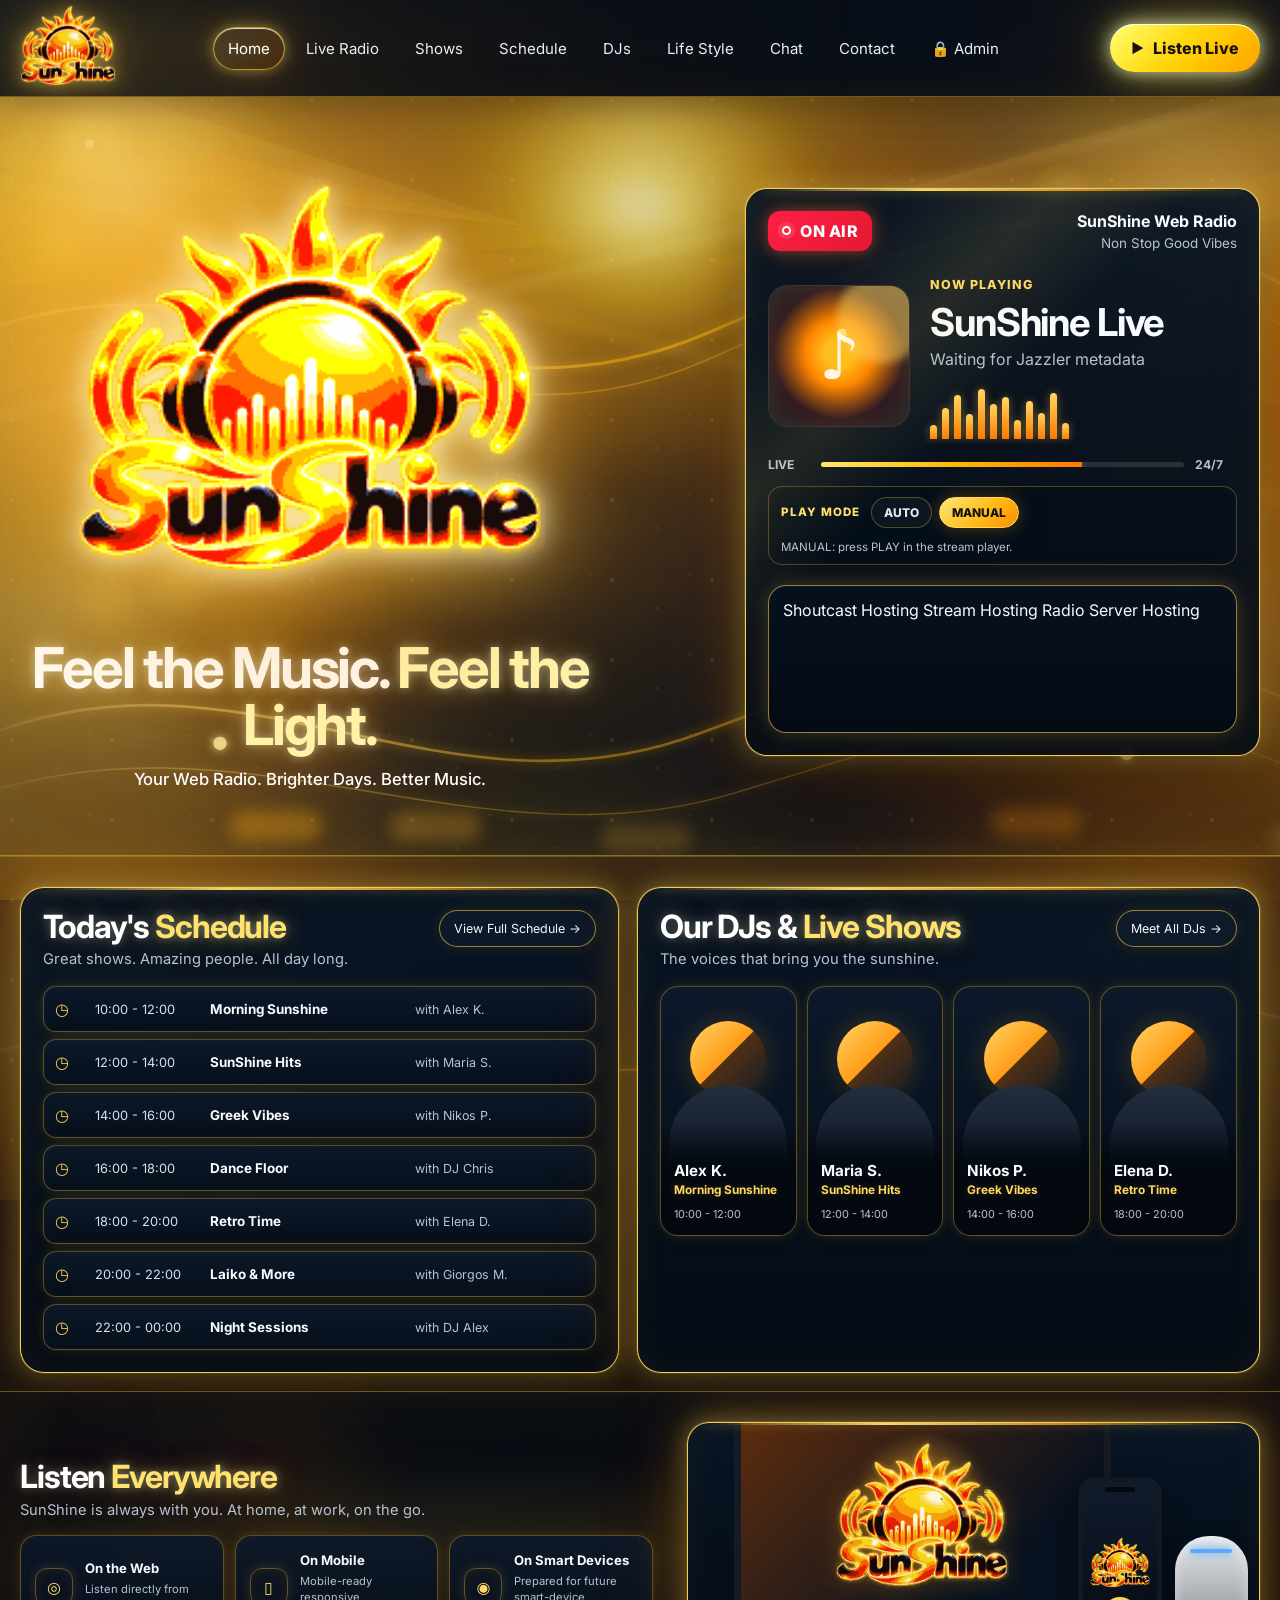
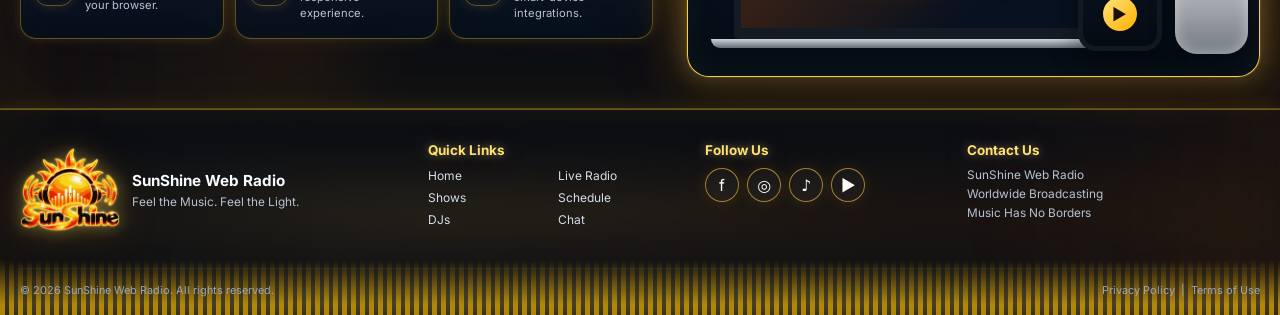
==== commit 4ee902cc: "nav: add direct Admin access to Home" ====
--- a/index.html
+++ b/index.html
@@ -19,7 +19,7 @@
   <link rel="preconnect" href="https://fonts.googleapis.com">
   <link rel="preconnect" href="https://fonts.gstatic.com" crossorigin>
   <link href="https://fonts.googleapis.com/css2?family=Inter:wght@400;500;600;700;800&display=swap" rel="stylesheet">
-  <link rel="stylesheet" href="assets/css/styles.css?v=lifestyle1">
+  <link rel="stylesheet" href="assets/css/styles.css?v=adminshortcut1">
 </head>
 <body class="sunshine-page page-home">
   <div class="page-shell">
@@ -44,6 +44,7 @@
           <a href="lifestyle.html">Life Style</a>
           <a href="chat.html">Chat</a>
           <a href="contact.html">Contact</a>
+          <a class="admin-nav" href="admin/index.html" aria-label="Open SunShine Admin">🔒 Admin</a>
         </nav>
 
         <button class="listen-live top-listen" type="button" data-live-trigger>
@@ -245,6 +246,6 @@
 
   <div class="toast" id="toast" role="status" aria-live="polite"></div>
   <script src="https://cdn.cloud.caster.fm/widgets/embed.js"></script>
-  <script src="assets/js/site.js?v=lifestyle1"></script>
+  <script src="assets/js/site.js?v=adminshortcut1"></script>
 </body>
 </html>
--- a/assets/css/styles.css
+++ b/assets/css/styles.css
@@ -3659,3 +3659,56 @@
   .playback-mode-control{align-items:flex-start}
   .playback-mode-control small{flex-basis:100%}
 }
+
+
+/* ===== LIFE STYLE PUBLIC PAGE ===== */
+.page-lifestyle .lifestyle-hero{padding-bottom:20px}
+.lifestyle-panel{max-width:1500px}
+.lifestyle-toolbar{
+  display:flex;justify-content:space-between;align-items:flex-end;gap:20px;
+  margin-bottom:14px
+}
+.lifestyle-toolbar h2{margin:0}
+.lifestyle-toolbar p{margin:5px 0 0;color:var(--muted)}
+.lifestyle-filters{display:flex;flex-wrap:wrap;justify-content:flex-end;gap:8px}
+.lifestyle-filter{
+  border:1px solid rgba(255,205,66,.34);border-radius:999px;padding:8px 12px;
+  background:rgba(5,14,25,.72);color:#dfe8f2;font:inherit;font-size:.78rem;font-weight:800;cursor:pointer
+}
+.lifestyle-filter:hover{border-color:rgba(255,225,116,.7);color:#fff}
+.lifestyle-filter.active{
+  color:#151008;border-color:#ffd95c;
+  background:linear-gradient(135deg,#ffe679,#ffbd17 55%,#ff8c00);
+  box-shadow:0 0 18px rgba(255,181,0,.24)
+}
+.lifestyle-grid{
+  display:grid;grid-template-columns:repeat(3,minmax(0,1fr));gap:18px;margin-top:18px
+}
+.lifestyle-card{
+  overflow:hidden;border:1px solid rgba(255,196,36,.36);border-radius:17px;
+  background:linear-gradient(180deg,rgba(12,25,42,.94),rgba(5,14,25,.96));
+  box-shadow:0 14px 34px rgba(0,0,0,.3),0 0 20px rgba(255,160,10,.08)
+}
+.lifestyle-card.pinned{border-color:rgba(255,221,96,.82);box-shadow:0 16px 38px rgba(0,0,0,.36),0 0 28px rgba(255,196,48,.18)}
+.lifestyle-media{display:block;aspect-ratio:16/9;overflow:hidden;background:#08111d}
+.lifestyle-media img{width:100%;height:100%;display:block;object-fit:cover;transition:transform .25s ease}
+.lifestyle-card:hover .lifestyle-media img{transform:scale(1.035)}
+.lifestyle-image-fallback{
+  width:100%;height:100%;display:grid;place-items:center;
+  font-size:4rem;color:#ffd95c;
+  background:radial-gradient(circle at 50% 45%,rgba(255,187,32,.28),transparent 32%),linear-gradient(135deg,#101d2c,#07111f)
+}
+.lifestyle-card-body{padding:16px}
+.lifestyle-meta{display:flex;justify-content:space-between;gap:10px;flex-wrap:wrap;margin-bottom:8px;color:#ffd95c;font-size:.74rem;font-weight:700}
+.lifestyle-meta time{color:var(--muted);font-weight:600}
+.lifestyle-card h3{margin:0 0 9px;font-size:1.12rem;line-height:1.3}
+.lifestyle-card h3 a{color:#fff;text-decoration:none}
+.lifestyle-card h3 a:hover{color:#fff0a8}
+.lifestyle-card-body p{margin:0;color:#c4cfdb;line-height:1.55;font-size:.9rem}
+.lifestyle-empty{grid-column:1/-1}
+@media(max-width:1100px){
+  .lifestyle-grid{grid-template-columns:repeat(2,minmax(0,1fr))}
+  .lifestyle-toolbar{align-items:flex-start;flex-direction:column}
+  .lifestyle-filters{justify-content:flex-start}
+}
+@media(max-width:680px){.lifestyle-grid{grid-template-columns:1fr}}
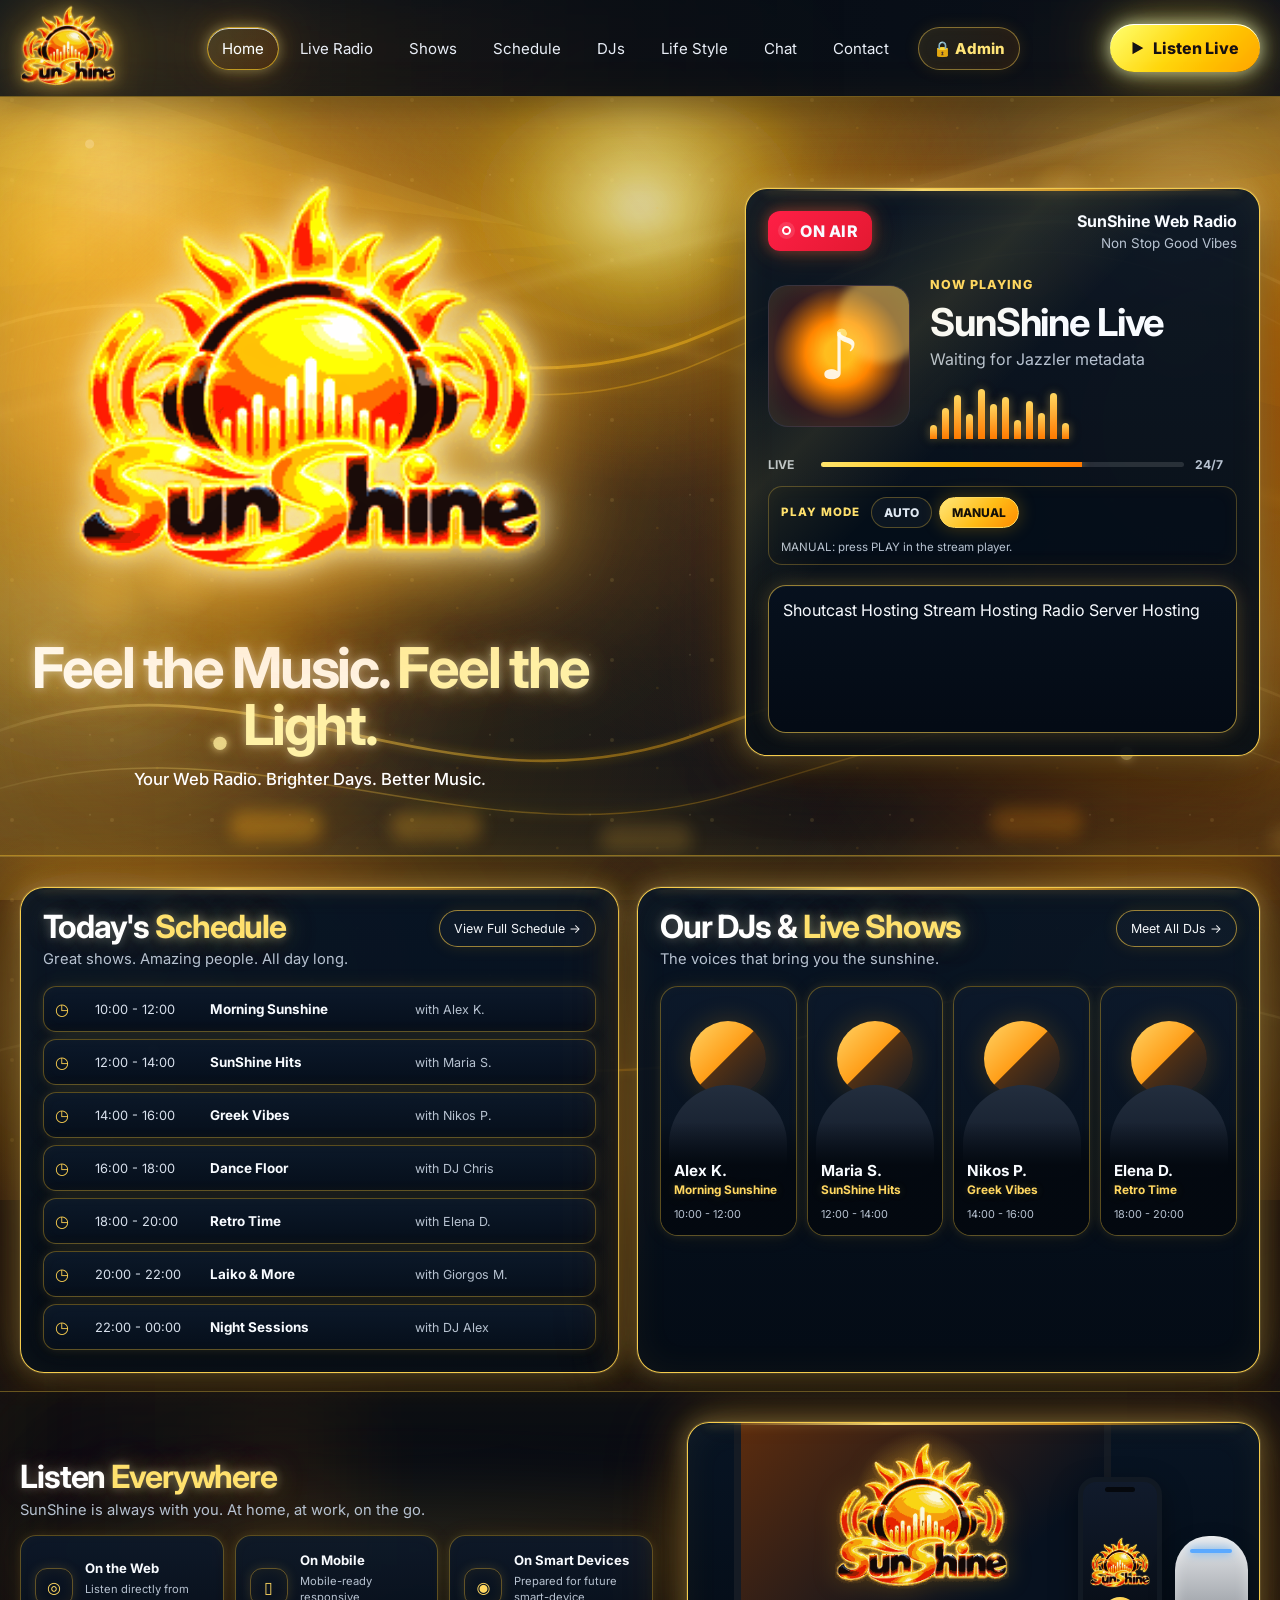
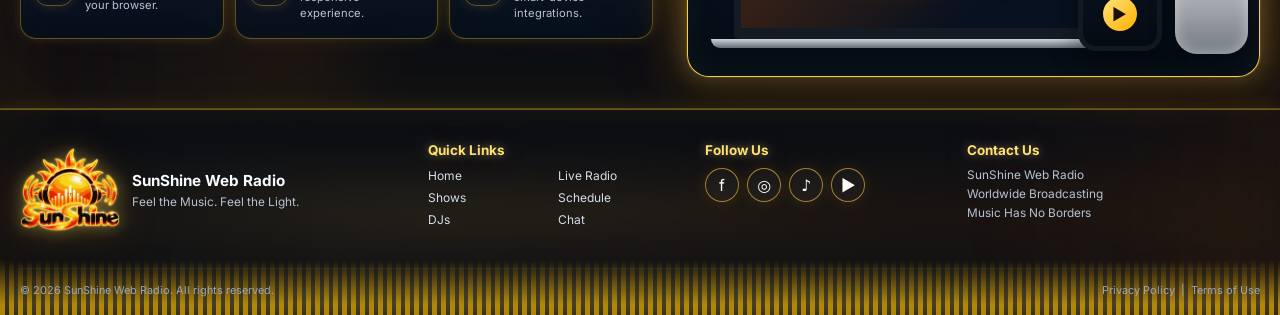
==== commit 473cb013: "nav: keep Home navigation identical across site" ====
--- a/index.html
+++ b/index.html
@@ -19,7 +19,7 @@
   <link rel="preconnect" href="https://fonts.googleapis.com">
   <link rel="preconnect" href="https://fonts.gstatic.com" crossorigin>
   <link href="https://fonts.googleapis.com/css2?family=Inter:wght@400;500;600;700;800&display=swap" rel="stylesheet">
-  <link rel="stylesheet" href="assets/css/styles.css?v=adminshortcut1">
+  <link rel="stylesheet" href="assets/css/styles.css?v=compact-subpages1">
 </head>
 <body class="sunshine-page page-home">
   <div class="page-shell">
@@ -246,6 +246,6 @@
 
   <div class="toast" id="toast" role="status" aria-live="polite"></div>
   <script src="https://cdn.cloud.caster.fm/widgets/embed.js"></script>
-  <script src="assets/js/site.js?v=adminshortcut1"></script>
+  <script src="assets/js/site.js?v=compact-subpages1"></script>
 </body>
 </html>
--- a/assets/css/styles.css
+++ b/assets/css/styles.css
@@ -3712,3 +3712,26 @@
   .lifestyle-filters{justify-content:flex-start}
 }
 @media(max-width:680px){.lifestyle-grid{grid-template-columns:1fr}}
+
+
+/* ===== ADMIN TOP NAV SHORTCUT ===== */
+.main-nav a.admin-nav{
+  margin-left:8px;
+  color:#ffe477;
+  border-color:rgba(255,211,82,.45);
+  background:linear-gradient(135deg,rgba(255,210,79,.10),rgba(255,130,0,.10));
+  box-shadow:0 0 16px rgba(255,181,24,.12),inset 0 0 12px rgba(255,210,79,.035);
+  font-weight:800;
+}
+.main-nav a.admin-nav:hover{
+  color:#fff8d7;
+  border-color:rgba(255,226,118,.82);
+  box-shadow:0 0 22px rgba(255,202,60,.24),0 0 42px rgba(255,132,0,.10);
+}
+@media(max-width:1080px){
+  .main-nav a.admin-nav{
+    margin-left:0;
+    margin-top:5px;
+    text-align:center;
+  }
+}
